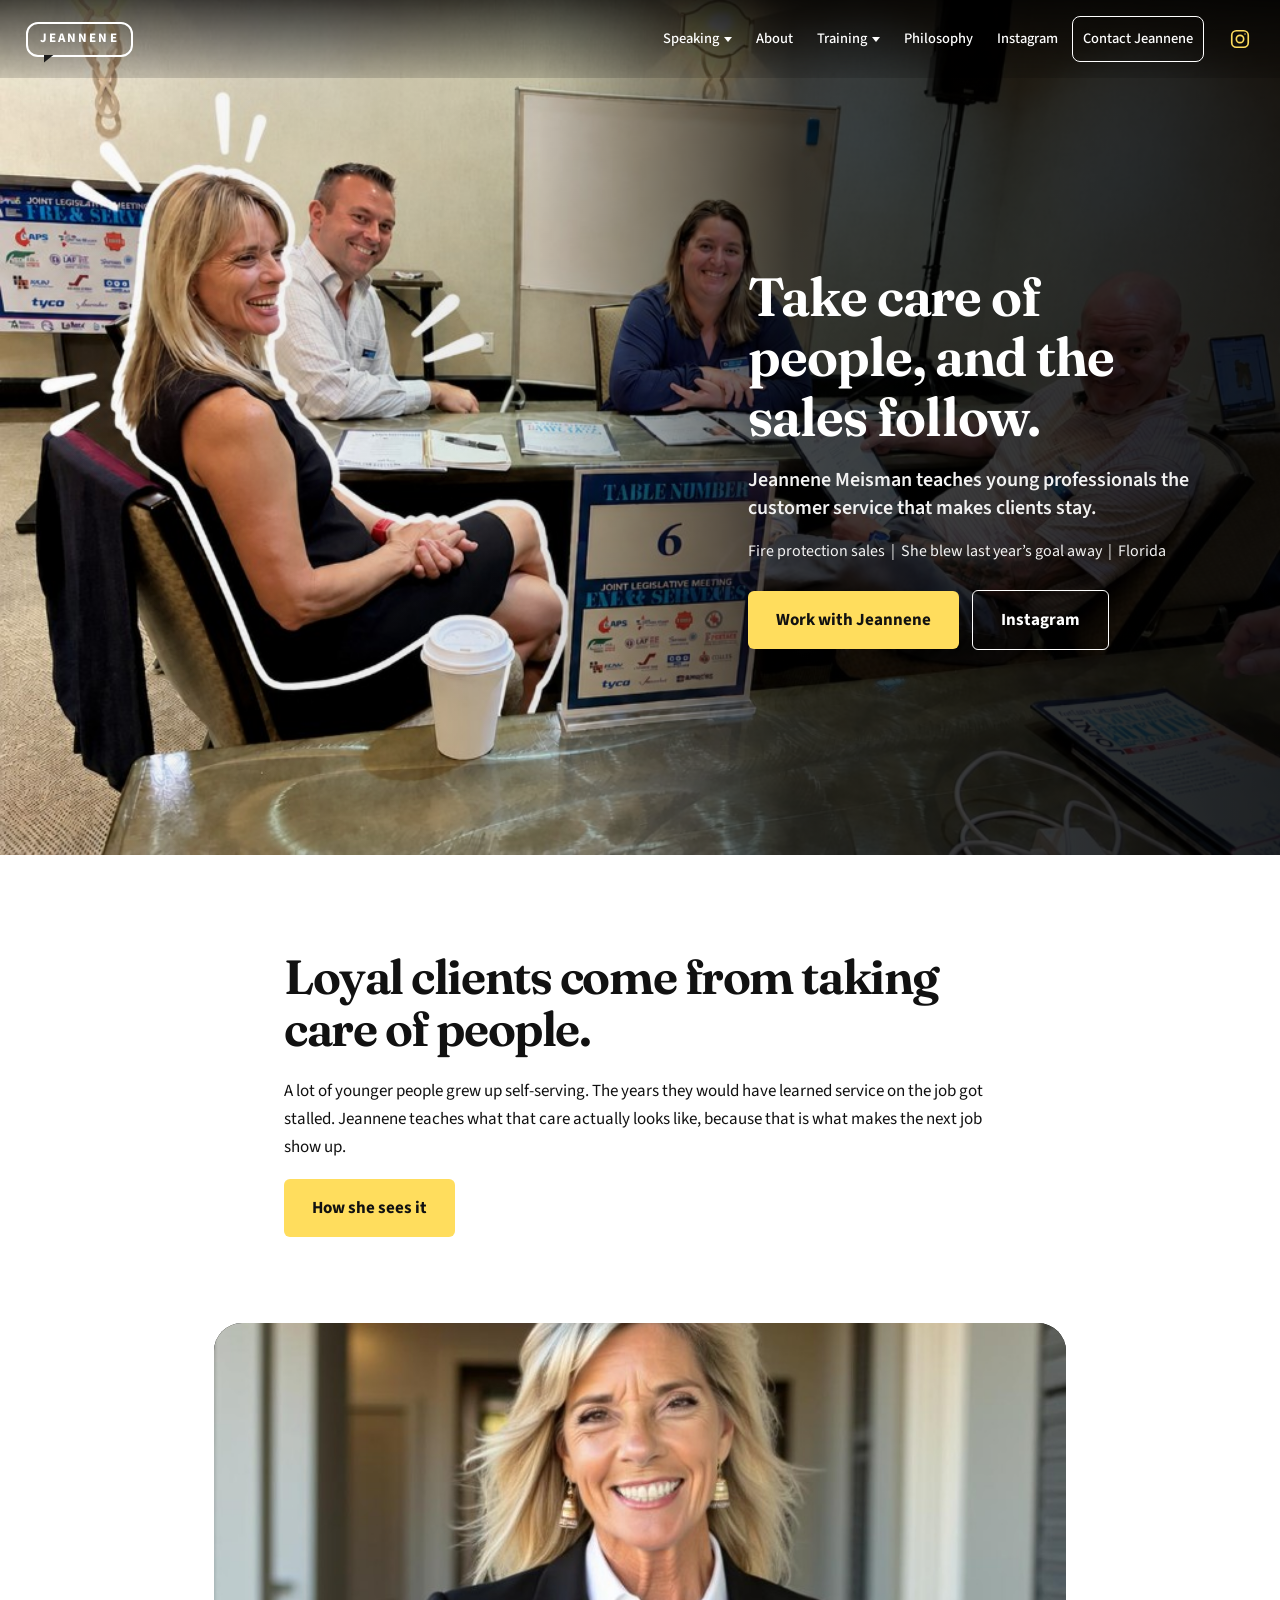
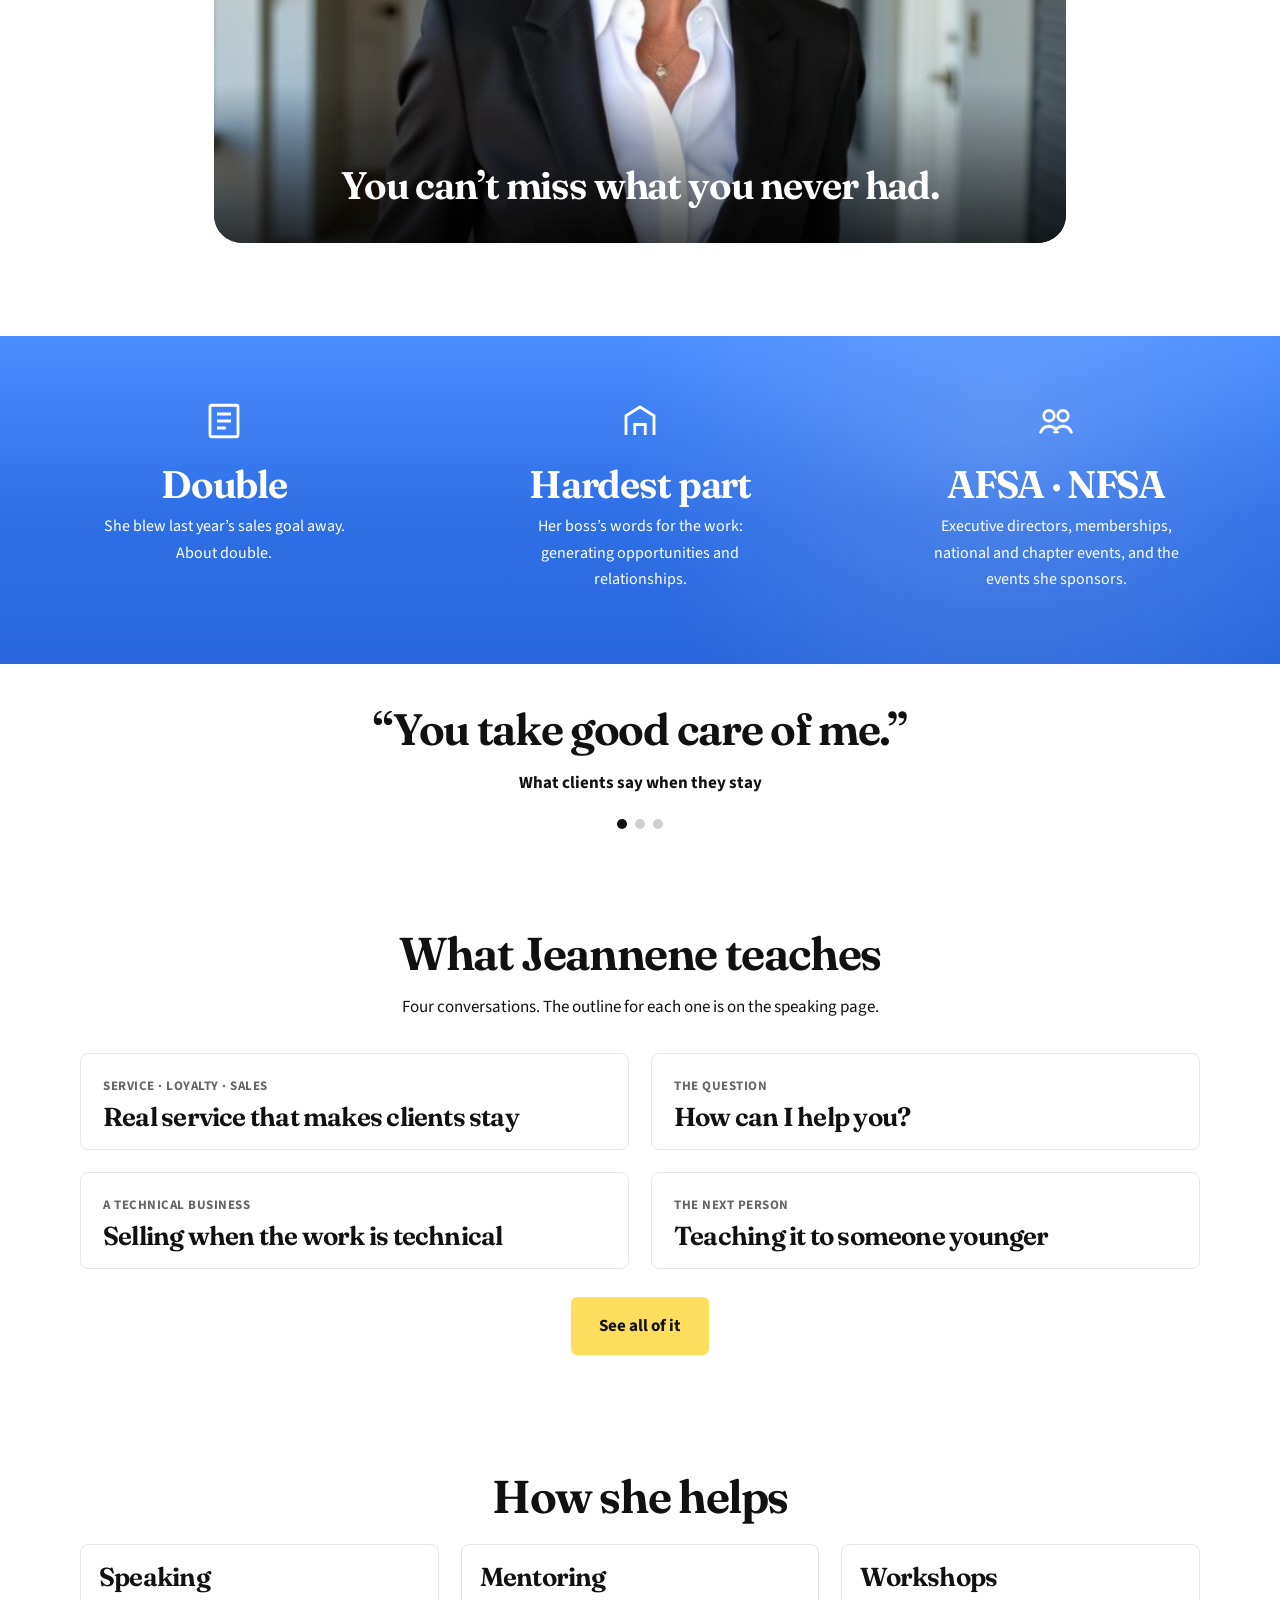
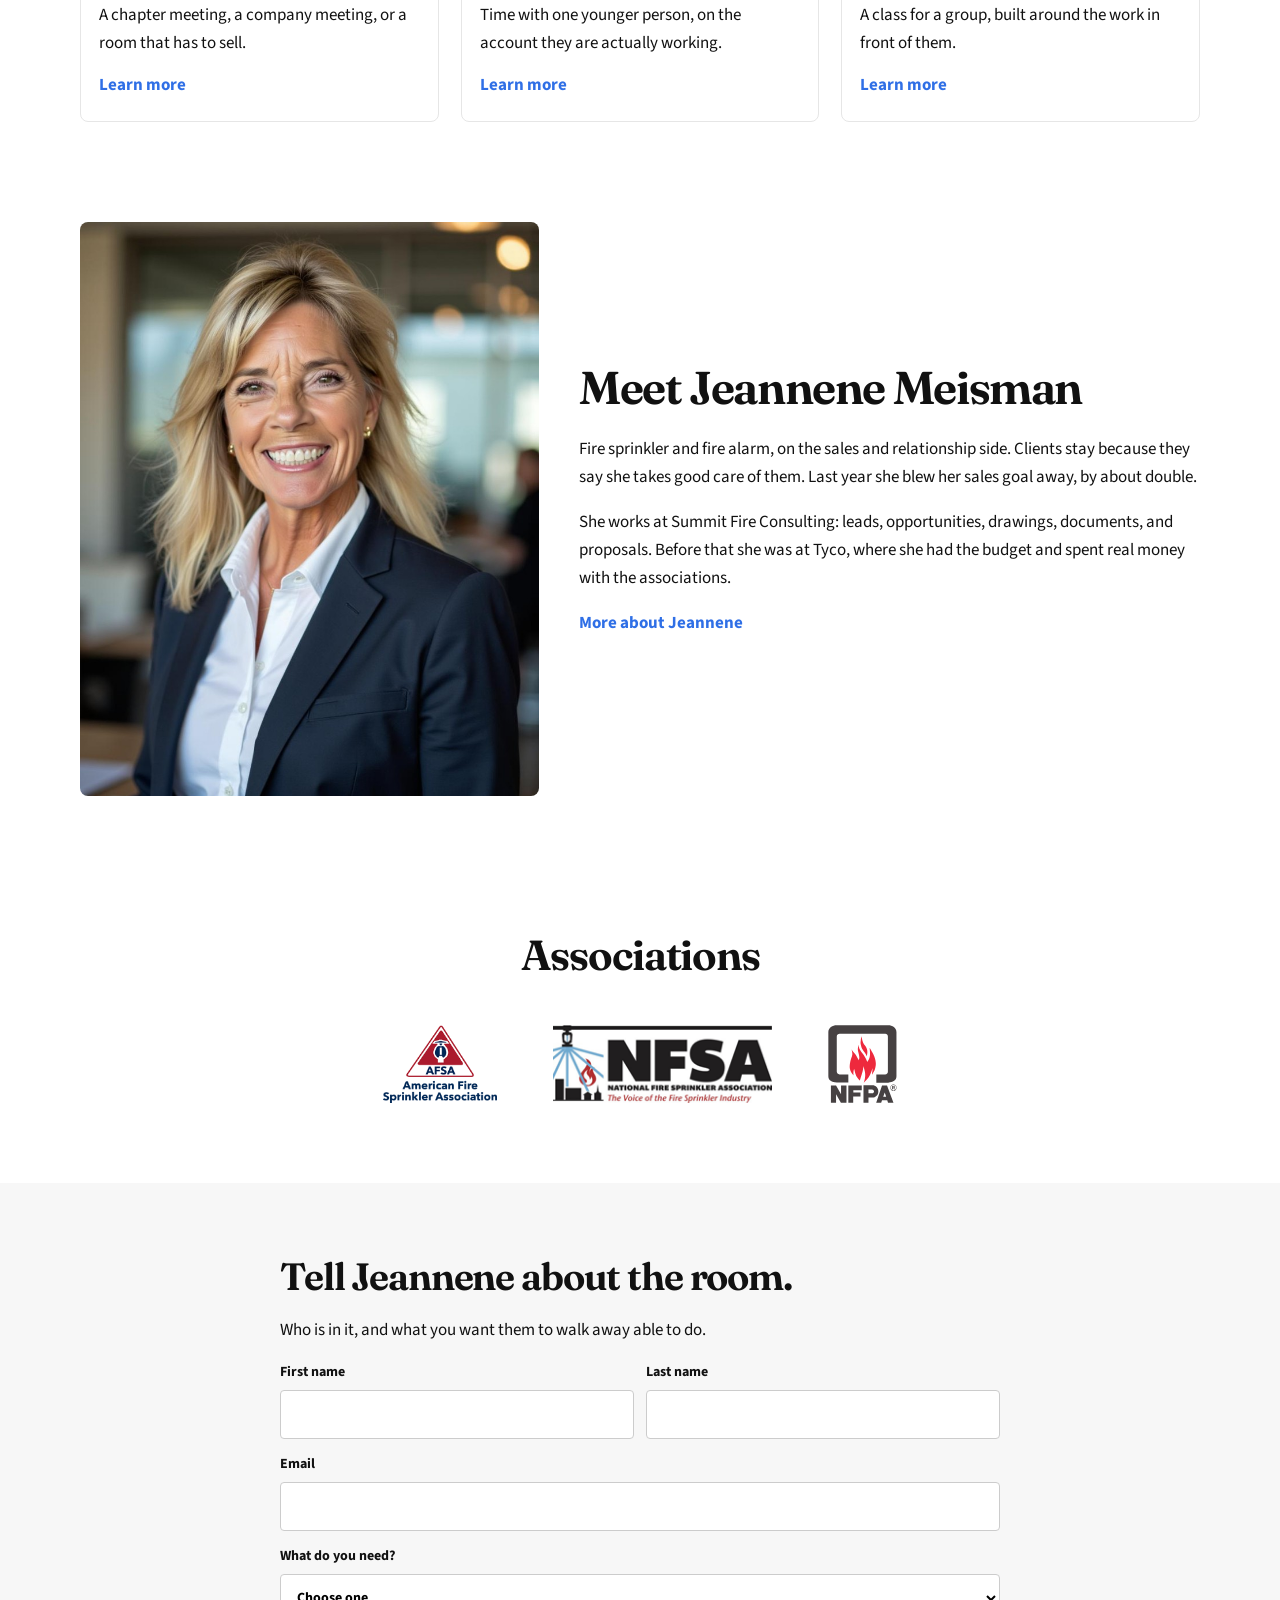
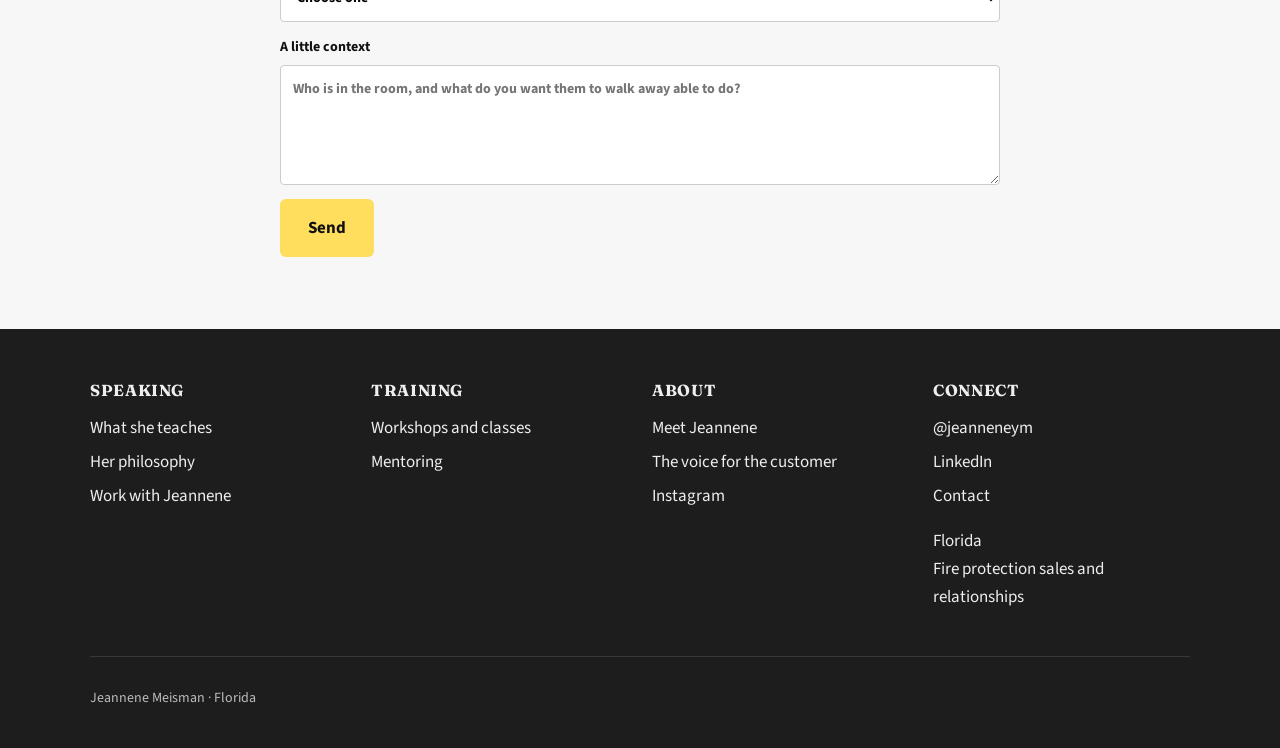
==== index.html @ 1c3506ee "Add Jeannene Meisman's personal site. The pages teach loyal clients through real customer service, g" ====
<!DOCTYPE html>
<html lang="en">
<head>
  <meta charset="utf-8">
  <meta name="viewport" content="width=device-width, initial-scale=1">
  <title>Jeannene Meisman | Customer service that builds loyal clients</title>
  <meta name="description" content="Jeannene Meisman helps young professionals increase sales by building loyal clients through real customer service.">
  <link rel="preconnect" href="https://fonts.googleapis.com">
  <link rel="preconnect" href="https://fonts.gstatic.com" crossorigin>
  <link href="https://fonts.googleapis.com/css2?family=Fraunces:opsz,wght@9..144,500;9..144,640;9..144,700&family=Source+Sans+3:wght@400;500;600;700&display=swap" rel="stylesheet">
  <link rel="stylesheet" href="css/styles.css?v=15">
</head>
<body class="home">
  <header class="site-nav" id="siteNav">
    <a class="logo" href="index.html">JEANNENE</a>
    <button class="menu-btn" id="menuBtn" aria-label="Open menu" aria-expanded="false" aria-controls="navLinks">
      <span></span><span></span><span></span>
    </button>
    <ul class="nav-links" id="navLinks">
      <li class="has-sub">
        <a href="speaking.html">Speaking <i class="caret"></i></a>
        <div class="sub">
          <a href="speaking.html">What she teaches</a>
          <a href="philosophy.html">Her philosophy</a>
        </div>
      </li>
      <li><a href="about.html">About</a></li>
      <li class="has-sub">
        <a href="training.html">Training <i class="caret"></i></a>
        <div class="sub">
          <a href="training.html">Workshops and classes</a>
          <a href="training.html#mentoring">Mentoring</a>
        </div>
      </li>
      <li><a href="philosophy.html">Philosophy</a></li>
      <li><a href="https://www.instagram.com/jeanneneym/" target="_blank" rel="noopener">Instagram</a></li>
      <li><a class="nav-contact" href="contact.html">Contact Jeannene</a></li>
    </ul>
    <a class="nav-ig" href="https://www.instagram.com/jeanneneym/" target="_blank" rel="noopener" aria-label="Instagram">
      <svg width="22" height="22" viewBox="0 0 24 24" fill="none" stroke="currentColor" stroke-width="1.8"><rect x="3" y="3" width="18" height="18" rx="5"/><circle cx="12" cy="12" r="4"/><circle cx="17.5" cy="6.5" r="0.8" fill="currentColor" stroke="none"/></svg>
    </a>
  </header>

  <main>
    <section class="hero">
      <img class="hero-bg" src="assets/jeannene/legislative.jpg?v=13" alt="Jeannene Meisman at a joint legislative meeting, seated with colleagues around a sponsor table.">
      <div class="hero-copy">
        <h1>Take care of people, and the sales follow.</h1>
        <p class="subhead">Jeannene Meisman teaches young professionals the customer service that makes clients stay.</p>
        <p class="creds">Fire protection sales &nbsp;|&nbsp; She blew last year’s goal away &nbsp;|&nbsp; Florida</p>
        <div>
          <a class="btn" href="contact.html">Work with Jeannene</a>
          <a class="btn btn-ghost" href="https://www.instagram.com/jeanneneym/" target="_blank" rel="noopener">Instagram</a>
        </div>
      </div>
    </section>

    <section class="story">
      <h2>Loyal clients come from taking care of people.</h2>
      <p>A lot of younger people grew up self-serving. The years they would have learned service on the job got stalled. Jeannene teaches what that care actually looks like, because that is what makes the next job show up.</p>
      <p><a class="btn" href="philosophy.html">How she sees it</a></p>
    </section>

    <section class="feature">
      <figure class="feature-frame">
        <img src="assets/jeannene/hall.jpg" alt="Jeannene Meisman in a hallway, hands in her pockets, wearing a black suit.">
        <figcaption>You can’t miss what you never had.</figcaption>
      </figure>
    </section>

    <section class="stats" aria-label="Experience">
      <div>
        <svg viewBox="0 0 24 24"><rect x="4" y="3" width="16" height="18" rx="1"/><path d="M8 8h8M8 12h8M8 16h5"/></svg>
        <strong>Double</strong>
        <span>She blew last year’s sales goal away. About double.</span>
      </div>
      <div>
        <svg viewBox="0 0 24 24"><path d="M4 20V9l8-5 8 5v11"/><path d="M9 20v-6h6v6"/></svg>
        <strong>Hardest part</strong>
        <span>Her boss’s words for the work: generating opportunities and relationships.</span>
      </div>
      <div>
        <svg viewBox="0 0 24 24"><circle cx="8" cy="9" r="3"/><circle cx="16" cy="9" r="3"/><path d="M3 19c1-3 3-4 5-4s4 1 5 4M11 19c1-3 3-4 5-4s4 1 5 4"/></svg>
        <strong>AFSA · NFSA</strong>
        <span>Executive directors, memberships, national and chapter events, and the events she sponsors.</span>
      </div>
    </section>

    <section class="quotes" data-quotes aria-label="What she comes back to">
      <article class="quote-card active">
        <h3>“You take good care of me.”</h3>
        <p class="who">What clients say when they stay</p>
      </article>
      <article class="quote-card">
        <h3>“How can I help you?”</h3>
        <p class="who">The question she comes back to</p>
      </article>
      <article class="quote-card">
        <h3>“The hardest part.”</h3>
        <p class="who">What her boss calls generating the opportunities and the relationships</p>
      </article>
      <div class="dots"></div>
    </section>

    <section class="topics" id="topics">
      <h2>What Jeannene teaches</h2>
      <p class="center-lede">Four conversations. The outline for each one is on the speaking page.</p>
      <div class="topic-grid">
        <article class="card">
          <div class="card-body">
            <p class="kicker">Service · Loyalty · Sales</p>
            <h3>Real service that makes clients stay</h3>
          </div>
        </article>
        <article class="card">
          <div class="card-body">
            <p class="kicker">The question</p>
            <h3>How can I help you?</h3>
          </div>
        </article>
        <article class="card">
          <div class="card-body">
            <p class="kicker">A technical business</p>
            <h3>Selling when the work is technical</h3>
          </div>
        </article>
        <article class="card">
          <div class="card-body">
            <p class="kicker">The next person</p>
            <h3>Teaching it to someone younger</h3>
          </div>
        </article>
      </div>
      <p style="text-align:center;margin-top:28px"><a class="btn" href="speaking.html">See all of it</a></p>
    </section>

    <section class="helps" id="help">
      <h2>How she helps</h2>
      <div class="help-grid">
        <article class="help-card">
          <div>
            <h3>Speaking</h3>
            <p>A chapter meeting, a company meeting, or a room that has to sell.</p>
            <a class="text-link" href="speaking.html">Learn more</a>
          </div>
        </article>
        <article class="help-card">
          <div>
            <h3>Mentoring</h3>
            <p>Time with one younger person, on the account they are actually working.</p>
            <a class="text-link" href="training.html#mentoring">Learn more</a>
          </div>
        </article>
        <article class="help-card">
          <div>
            <h3>Workshops</h3>
            <p>A class for a group, built around the work in front of them.</p>
            <a class="text-link" href="training.html">Learn more</a>
          </div>
        </article>
      </div>
    </section>

    <section class="meet">
      <div class="meet-grid">
        <img src="assets/jeannene/close.jpg" alt="Jeannene Meisman in a navy blazer and white shirt.">
        <div>
          <h2>Meet Jeannene Meisman</h2>
          <p>Fire sprinkler and fire alarm, on the sales and relationship side. Clients stay because they say she takes good care of them. Last year she blew her sales goal away, by about double.</p>
          <p>She works at Summit Fire Consulting: leads, opportunities, drawings, documents, and proposals. Before that she was at Tyco, where she had the budget and spent real money with the associations.</p>
          <p><a class="text-link" href="about.html">More about Jeannene</a></p>
        </div>
      </div>
    </section>

    <section class="assoc">
      <h2>Associations</h2>
      <ul class="logo-row">
        <li><img src="assets/logos/afsa.png" alt="American Fire Sprinkler Association"></li>
        <li><img src="assets/logos/nfsa.png" alt="National Fire Sprinkler Association"></li>
        <li><img src="assets/logos/nfpa.svg" alt="National Fire Protection Association"></li>
      </ul>
    </section>

    <section class="signup" id="contact">
      <div class="signup-inner">
        <h2>Tell Jeannene about the room.</h2>
        <p>Who is in it, and what you want them to walk away able to do.</p>
        <form data-form>
          <div class="form-row">
            <label>First name<input name="first" required autocomplete="given-name"></label>
            <label>Last name<input name="last" required autocomplete="family-name"></label>
          </div>
          <label>Email<input type="email" name="email" required autocomplete="email"></label>
          <label>What do you need?
            <select name="need" required>
              <option value="">Choose one</option>
              <option>Speaking</option>
              <option>Mentoring</option>
              <option>A workshop or class</option>
              <option>Something else</option>
            </select>
          </label>
          <label>A little context<textarea name="message" required placeholder="Who is in the room, and what do you want them to walk away able to do?"></textarea></label>
          <button class="btn" type="submit">Send</button>
        </form>
        <p class="form-success">Thank you. She has your note, and she will be in touch.</p>
      </div>
    </section>
  </main>

  <footer class="footer">
    <div class="footer-grid">
      <div>
        <h3>Speaking</h3>
        <ul>
          <li><a href="speaking.html">What she teaches</a></li>
          <li><a href="philosophy.html">Her philosophy</a></li>
          <li><a href="contact.html">Work with Jeannene</a></li>
        </ul>
      </div>
      <div>
        <h3>Training</h3>
        <ul>
          <li><a href="training.html">Workshops and classes</a></li>
          <li><a href="training.html#mentoring">Mentoring</a></li>
        </ul>
      </div>
      <div>
        <h3>About</h3>
        <ul>
          <li><a href="about.html">Meet Jeannene</a></li>
          <li><a href="philosophy.html">The voice for the customer</a></li>
          <li><a href="https://www.instagram.com/jeanneneym/" target="_blank" rel="noopener">Instagram</a></li>
        </ul>
      </div>
      <div>
        <h3>Connect</h3>
        <ul>
          <li><a href="https://www.instagram.com/jeanneneym/" target="_blank" rel="noopener">@jeanneneym</a></li>
          <li><a href="https://www.linkedin.com/in/jmeisman" target="_blank" rel="noopener">LinkedIn</a></li>
          <li><a href="contact.html">Contact</a></li>
        </ul>
        <p>Florida<br>Fire protection sales and relationships</p>
      </div>
    </div>
    <div class="footer-base">
      <p>Jeannene Meisman · Florida</p>
    </div>
  </footer>
  <script src="js/main.js?v=6"></script>
</body>
</html>
---- css/styles.css ----
:root {
  --yellow: #ffdd5d;
  --ink: #111;
  --muted: #3a3a3a;
  --nav: #2a2a2a;
  --blue: #2f6fe6;
  --blue-deep: #2157c9;
  --pill: #e7f3ff;
  --pill-text: #3d8eef;
  --line: #e6e6e6;
  --max: 1120px;
  --story: 760px;
  --nav-h: 78px;
  --sans: "Source Sans 3", Helvetica, Arial, sans-serif;
  --display: "Fraunces", Georgia, "Times New Roman", serif;
}

* { box-sizing: border-box; }
html { scroll-behavior: smooth; }
body {
  margin: 0;
  color: var(--ink);
  font-family: var(--sans);
  font-size: 17px;
  line-height: 1.65;
  background: #fff;
}
img { max-width: 100%; display: block; }
a { color: inherit; }
button, input, textarea, select { font: inherit; }
:focus-visible { outline: 2px solid var(--yellow); outline-offset: 3px; }
.page { padding-top: var(--nav-h); }

.site-nav {
  position: fixed;
  inset: 0 0 auto 0;
  z-index: 40;
  height: var(--nav-h);
  display: flex;
  align-items: center;
  gap: 18px;
  padding: 0 22px 0 26px;
  background: var(--nav);
  color: #fff;
}
.home .site-nav:not(.scrolled) {
  background: linear-gradient(to bottom, rgba(0, 0, 0, 0.72), rgba(0, 0, 0, 0.15));
}
.logo {
  flex: none;
  color: #fff;
  text-decoration: none;
  font-family: var(--sans);
  font-weight: 700;
  font-size: 13px;
  letter-spacing: 0.16em;
  border: 2px solid #fff;
  border-radius: 12px;
  padding: 8px 12px 10px;
  position: relative;
  line-height: 1;
}
.logo:after {
  content: "";
  position: absolute;
  left: 16px;
  bottom: -8px;
  width: 10px;
  height: 8px;
  background: var(--nav);
  clip-path: polygon(0 0, 100% 0, 0 100%);
  border-left: 0;
}
.home .site-nav:not(.scrolled) .logo:after { background: #1a1a1a; }

.nav-links {
  display: flex;
  align-items: center;
  gap: 4px;
  margin-left: auto;
  list-style: none;
  padding: 0;
}
.nav-links a {
  color: #fff;
  text-decoration: none;
  font-size: 14.5px;
  font-weight: 500;
  padding: 10px 10px;
  display: inline-flex;
  align-items: center;
  gap: 5px;
  white-space: nowrap;
}
.nav-links a:hover { color: var(--yellow); }
.has-sub { position: relative; }
.has-sub .caret {
  width: 0;
  height: 0;
  border-left: 4px solid transparent;
  border-right: 4px solid transparent;
  border-top: 5px solid #fff;
  display: inline-block;
}
.sub {
  display: none;
  position: absolute;
  top: 100%;
  left: 0;
  min-width: 230px;
  background: #fff;
  color: var(--ink);
  padding: 8px 0;
  box-shadow: 0 12px 30px rgba(0, 0, 0, 0.16);
}
.has-sub:hover .sub, .has-sub:focus-within .sub { display: block; }
.sub a { color: var(--ink); display: block; padding: 10px 16px; font-size: 15px; }
.sub a:hover { background: #f6f6f6; color: var(--ink); }

.nav-contact {
  flex: none;
  border: 1.5px solid #fff;
  border-radius: 8px;
  color: #fff;
  text-decoration: none;
  padding: 10px 16px;
  font-weight: 500;
  font-size: 15px;
}
.nav-contact:hover { background: #fff; color: var(--ink); }
.nav-ig {
  flex: none;
  width: 36px;
  height: 36px;
  display: grid;
  place-items: center;
  color: var(--yellow);
}
.menu-btn {
  display: none;
  margin-left: auto;
  width: 44px;
  height: 44px;
  border: 1px solid rgba(255, 255, 255, 0.4);
  background: transparent;
  border-radius: 6px;
  flex-direction: column;
  justify-content: center;
  align-items: center;
  gap: 5px;
  cursor: pointer;
}
.menu-btn span { display: block; width: 18px; height: 2px; background: #fff; }

.hero {
  position: relative;
  display: block;
  background: #111;
  color: #fff;
}
.hero-bg {
  position: absolute;
  inset: 0;
  width: 100%;
  height: 100%;
  object-fit: cover;
  object-position: center center;
}
.hero .hero-bg {
  position: relative;
  inset: auto;
  display: block;
  width: 100%;
  height: auto;
  max-height: none;
  object-fit: contain;
  object-position: center center;
}
.hero:after {
  content: "";
  position: absolute;
  inset: 0;
  background: linear-gradient(90deg, rgba(0, 0, 0, 0) 0%, rgba(0, 0, 0, 0.08) 42%, rgba(0, 0, 0, 0.72) 62%, rgba(0, 0, 0, 0.86) 100%);
  pointer-events: none;
}
.hero-copy {
  position: absolute;
  z-index: 1;
  top: 0;
  right: 0;
  bottom: 0;
  width: min(560px, 46%);
  padding: 110px 5vw 48px 28px;
  display: flex;
  flex-direction: column;
  justify-content: center;
}
.hero h1 {
  margin: 0 0 18px;
  font-family: var(--display);
  font-weight: 640;
  font-size: clamp(40px, 4.2vw, 56px);
  line-height: 1.12;
  letter-spacing: -0.02em;
}
.hero .subhead {
  margin: 0 0 16px;
  font-size: 20px;
  font-weight: 600;
  line-height: 1.4;
}
.hero-copy h1,
.hero-copy p { overflow-wrap: break-word; }
.creds {
  margin: 0 0 16px;
  font-size: 16px;
  color: #e8e8e8;
}
.hero p { margin: 0 0 26px; max-width: 540px; color: #f2f2f2; }
.page-hero {
  position: relative;
  display: block;
  background: #111;
  color: #fff;
  padding: 48px 24px 40px;
}
.hero-affiliations {
  display: flex;
  flex-wrap: wrap;
  gap: 18px 28px;
  margin-top: 36px;
  color: rgba(255, 255, 255, 0.78);
  font-size: 13px;
  letter-spacing: 0.14em;
  text-transform: uppercase;
  font-weight: 700;
}

.btn {
  display: inline-flex;
  align-items: center;
  justify-content: center;
  gap: 8px;
  background: var(--yellow);
  color: #111;
  text-decoration: none;
  border: 0;
  border-radius: 6px;
  padding: 15px 28px;
  font-weight: 700;
  cursor: pointer;
}
.btn:hover { filter: brightness(0.96); }
.btn-ghost {
  background: transparent;
  color: #fff;
  border: 1.5px solid #fff;
  margin-left: 10px;
}
.btn-ghost:hover { background: #fff; color: #111; }

.story {
  max-width: var(--story);
  margin: 0 auto;
  padding: 96px 24px 40px;
}
.story h2, .section-title, .page-intro h1, .meet h2, .topics h2, .helps h2, .insights h2, .quotes h2 {
  font-family: var(--display);
  font-weight: 640;
  letter-spacing: -0.03em;
  line-height: 1.08;
  margin: 0 0 22px;
}
.story h2 { font-size: clamp(36px, 4vw, 48px); }
.story p { margin: 0 0 18px; }
.story strong { font-weight: 700; }

.feature {
  max-width: 980px;
  margin: 28px auto 0;
  padding: 0 24px 20px;
}
.feature-frame {
  position: relative;
  border-radius: 28px;
  overflow: hidden;
  min-height: 460px;
  background: #111;
}
.feature-frame img {
  width: 100%;
  height: 520px;
  object-fit: cover;
  object-position: center 20%;
}
.feature-frame figcaption {
  position: absolute;
  left: 0;
  right: 0;
  bottom: 0;
  padding: 80px 32px 36px;
  background: linear-gradient(to top, rgba(0, 0, 0, 0.72), transparent);
  color: #fff;
  text-align: center;
  font-family: var(--display);
  font-weight: 640;
  font-size: clamp(28px, 3vw, 40px);
  line-height: 1.15;
  letter-spacing: -0.03em;
}

.stats {
  margin-top: 56px;
  background:
    radial-gradient(circle at 78% 30%, rgba(255, 255, 255, 0.16), transparent 36%),
    linear-gradient(180deg, #4b8dff 0%, #2f6fe6 55%, #2a67dc 100%);
  color: #fff;
  display: grid;
  grid-template-columns: repeat(3, 1fr);
  text-align: center;
  padding: 64px 28px 72px;
  gap: 24px;
}
.stats svg { width: 42px; height: 42px; stroke: #fff; fill: none; stroke-width: 1.6; margin-bottom: 12px; }
.stats strong {
  display: block;
  font-family: var(--display);
  font-weight: 640;
  font-size: clamp(28px, 3vw, 42px);
  letter-spacing: -0.03em;
  line-height: 1.1;
}
.stats span { display: block; margin-top: 8px; font-size: 16px; max-width: 280px; margin-left: auto; margin-right: auto; }

.insights { padding: 88px 24px 40px; text-align: center; }
.insights h2 { font-size: clamp(34px, 4vw, 46px); }
.insights .lede { margin: -6px auto 36px; max-width: 680px; font-weight: 700; }
.pill {
  max-width: 820px;
  margin: 0 auto 10px;
  background: var(--pill);
  color: var(--pill-text);
  border-radius: 18px;
  padding: 22px 24px 26px;
  font-family: var(--display);
  font-weight: 640;
  font-size: clamp(26px, 3vw, 36px);
  letter-spacing: -0.03em;
  line-height: 1.15;
  position: relative;
}
.pill:after {
  content: "";
  position: absolute;
  left: 50%;
  bottom: -12px;
  transform: translateX(-50%);
  border-left: 14px solid transparent;
  border-right: 14px solid transparent;
  border-top: 14px solid var(--pill);
}
.pill-copy {
  max-width: 720px;
  margin: 18px auto 34px;
}

.quotes { padding: 40px 24px 80px; text-align: center; }
.quote-card { display: none; max-width: 760px; margin: 0 auto; }
.quote-card.active { display: block; }
.quote-card h3 {
  font-family: var(--display);
  font-weight: 640;
  font-size: clamp(32px, 4vw, 44px);
  letter-spacing: -0.03em;
  margin: 0 0 12px;
  line-height: 1.15;
}
.quote-card p { margin: 0 auto; max-width: 640px; }
.quote-card .who { margin-top: 14px; font-weight: 700; }
.dots { display: flex; justify-content: center; gap: 8px; margin-top: 22px; }
.dots button {
  width: 10px;
  height: 10px;
  border-radius: 50%;
  border: 0;
  background: #d0d0d0;
  cursor: pointer;
  padding: 0;
}
.dots button[aria-current="true"] { background: var(--ink); }

.topics, .helps, .meet, .assoc, .signup, .page-block { padding: 20px 24px 80px; }
.topics h2, .helps h2, .meet h2 { font-size: clamp(34px, 4vw, 46px); text-align: center; }
.center-lede { text-align: center; max-width: 760px; margin: -8px auto 32px; }
.topic-grid, .help-grid {
  max-width: var(--max);
  margin: 0 auto;
  display: grid;
  grid-template-columns: 1fr 1fr;
  gap: 22px;
}
.card {
  border: 1px solid var(--line);
  border-radius: 8px;
  overflow: hidden;
  background: #fff;
  display: flex;
  flex-direction: column;
}
.card img { width: 100%; height: 220px; object-fit: cover; object-position: center 15%; }
.card-body { padding: 22px 22px 8px; }
.kicker {
  color: #666;
  font-size: 13px;
  letter-spacing: 0.04em;
  text-transform: uppercase;
  font-weight: 700;
  margin: 0 0 6px;
}
.card h3, .help-card h3 {
  font-family: var(--display);
  font-weight: 640;
  letter-spacing: -0.03em;
  font-size: 26px;
  margin: 0 0 8px;
  line-height: 1.15;
}
.card ul { margin: 8px 0 18px; padding-left: 18px; }
.card li { margin: 4px 0; }
.help-grid { grid-template-columns: repeat(3, 1fr); }
.help-card {
  border: 1px solid var(--line);
  border-radius: 8px;
  overflow: hidden;
  background: #fff;
}
.help-card img { width: 100%; height: 240px; object-fit: cover; object-position: center 18%; }
.help-card div { padding: 18px 18px 22px; }
.help-card p { margin: 0 0 14px; }
.text-link { font-weight: 700; color: var(--blue); text-decoration: none; }
.text-link:hover { text-decoration: underline; }

.meet-grid {
  max-width: var(--max);
  margin: 0 auto;
  display: grid;
  grid-template-columns: 0.85fr 1.15fr;
  gap: 40px;
  align-items: center;
}
.meet-grid img { width: 100%; border-radius: 8px; object-fit: cover; aspect-ratio: 4 / 5; object-position: center 15%; }
.meet h2 { text-align: left; }
.assoc { text-align: center; padding-top: 10px; }
.assoc h2 { font-family: var(--display); font-weight: 640; letter-spacing: -0.03em; font-size: clamp(32px, 4vw, 42px); }
.logo-row {
  list-style: none;
  display: flex;
  flex-wrap: wrap;
  justify-content: center;
  align-items: center;
  gap: 36px 56px;
  margin: 28px auto 0;
  padding: 0;
  max-width: 980px;
}
.logo-row li { margin: 0; }
.logo-row img {
  display: block;
  height: 78px;
  width: auto;
  max-width: 240px;
  object-fit: contain;
}

.signup {
  background: #f7f7f7;
  padding: 72px 24px;
}
.signup-inner { max-width: 720px; margin: 0 auto; }
.signup h2 {
  font-family: var(--display);
  font-weight: 640;
  letter-spacing: -0.03em;
  font-size: clamp(30px, 3vw, 38px);
  line-height: 1.15;
  margin: 0 0 10px;
}
label { display: block; font-weight: 700; margin: 0 0 14px; font-size: 14px; }
input, textarea, select {
  display: block;
  width: 100%;
  margin-top: 6px;
  padding: 12px 12px;
  border: 1px solid #ccc;
  border-radius: 4px;
  background: #fff;
}
textarea { min-height: 120px; resize: vertical; }
.form-row { display: grid; grid-template-columns: 1fr 1fr; gap: 12px; }
.form-success { display: none; background: #fff; border: 1px solid var(--line); padding: 16px; }
.form-success.show { display: block; }

.footer {
  background: #1d1d1d;
  color: #eee;
  padding: 48px 28px 24px;
}
.footer-grid {
  max-width: 1100px;
  margin: 0 auto;
  display: grid;
  grid-template-columns: repeat(4, 1fr);
  gap: 24px;
}
.footer h3 {
  margin: 0 0 10px;
  font-family: var(--display);
  font-size: 16px;
  letter-spacing: 0.04em;
  text-transform: uppercase;
}
.footer a { color: #eee; text-decoration: none; }
.footer a:hover { color: var(--yellow); }
.footer ul { list-style: none; margin: 0; padding: 0; }
.footer li { margin: 6px 0; }
.footer-base {
  max-width: 1100px;
  margin: 28px auto 0;
  padding-top: 16px;
  border-top: 1px solid rgba(255, 255, 255, 0.12);
  color: #bbb;
  font-size: 14px;
}

.page-hero .page-intro {
  position: relative;
  z-index: 1;
  max-width: 760px;
  margin: 0 auto;
  padding: 0;
  color: #fff;
}
.page-hero .page-intro h1,
.page-hero .page-intro p { color: #fff; }
.page-intro h1 { font-size: clamp(40px, 5vw, 56px); }
.page-block { max-width: var(--max); margin: 0 auto; }
.split {
  display: grid;
  grid-template-columns: 1fr 1fr;
  gap: 28px;
  align-items: start;
}
.split img { width: 100%; border-radius: 8px; object-fit: cover; }
.prose { max-width: var(--story); }
.prose p { margin: 0 0 16px; }
.pull {
  font-family: var(--display);
  font-weight: 640;
  font-size: clamp(28px, 3vw, 36px);
  letter-spacing: -0.03em;
  line-height: 1.2;
  margin: 28px 0;
}

@media (max-width: 980px) {
  .menu-btn { display: inline-flex; }
  .nav-links, .nav-contact, .nav-ig { display: none; }
  .nav-links.open {
    display: flex;
    flex-direction: column;
    align-items: stretch;
    position: absolute;
    top: var(--nav-h);
    left: 0;
    right: 0;
    background: var(--nav);
    padding: 8px 0 18px;
    margin: 0;
  }
  .nav-links.open a { padding: 12px 22px; }
  .sub { position: static; display: block; background: transparent; box-shadow: none; padding: 0 0 0 12px; }
  .sub a { color: #fff; }
  .nav-links.open .nav-contact, .nav-links.open .nav-ig { display: inline-flex; margin: 10px 22px; }
  .topic-grid, .help-grid, .meet-grid, .stats, .footer-grid, .split, .form-row {
    grid-template-columns: 1fr;
  }
  .hero { min-height: 0; }
  .hero:after {
    background: linear-gradient(to top, rgba(0, 0, 0, 0.9) 0%, rgba(0, 0, 0, 0.5) 42%, rgba(0, 0, 0, 0) 68%);
  }
  .hero-copy {
    top: auto;
    left: 0;
    right: 0;
    width: auto;
    max-width: none;
    padding: 64px 22px 22px;
  }
  .page-hero { padding: 36px 22px 32px; }
  .logo-row img { height: 64px; }
  .btn-ghost { margin: 10px 0 0; }
}

@media (prefers-reduced-motion: reduce) {
  html { scroll-behavior: auto; }
}
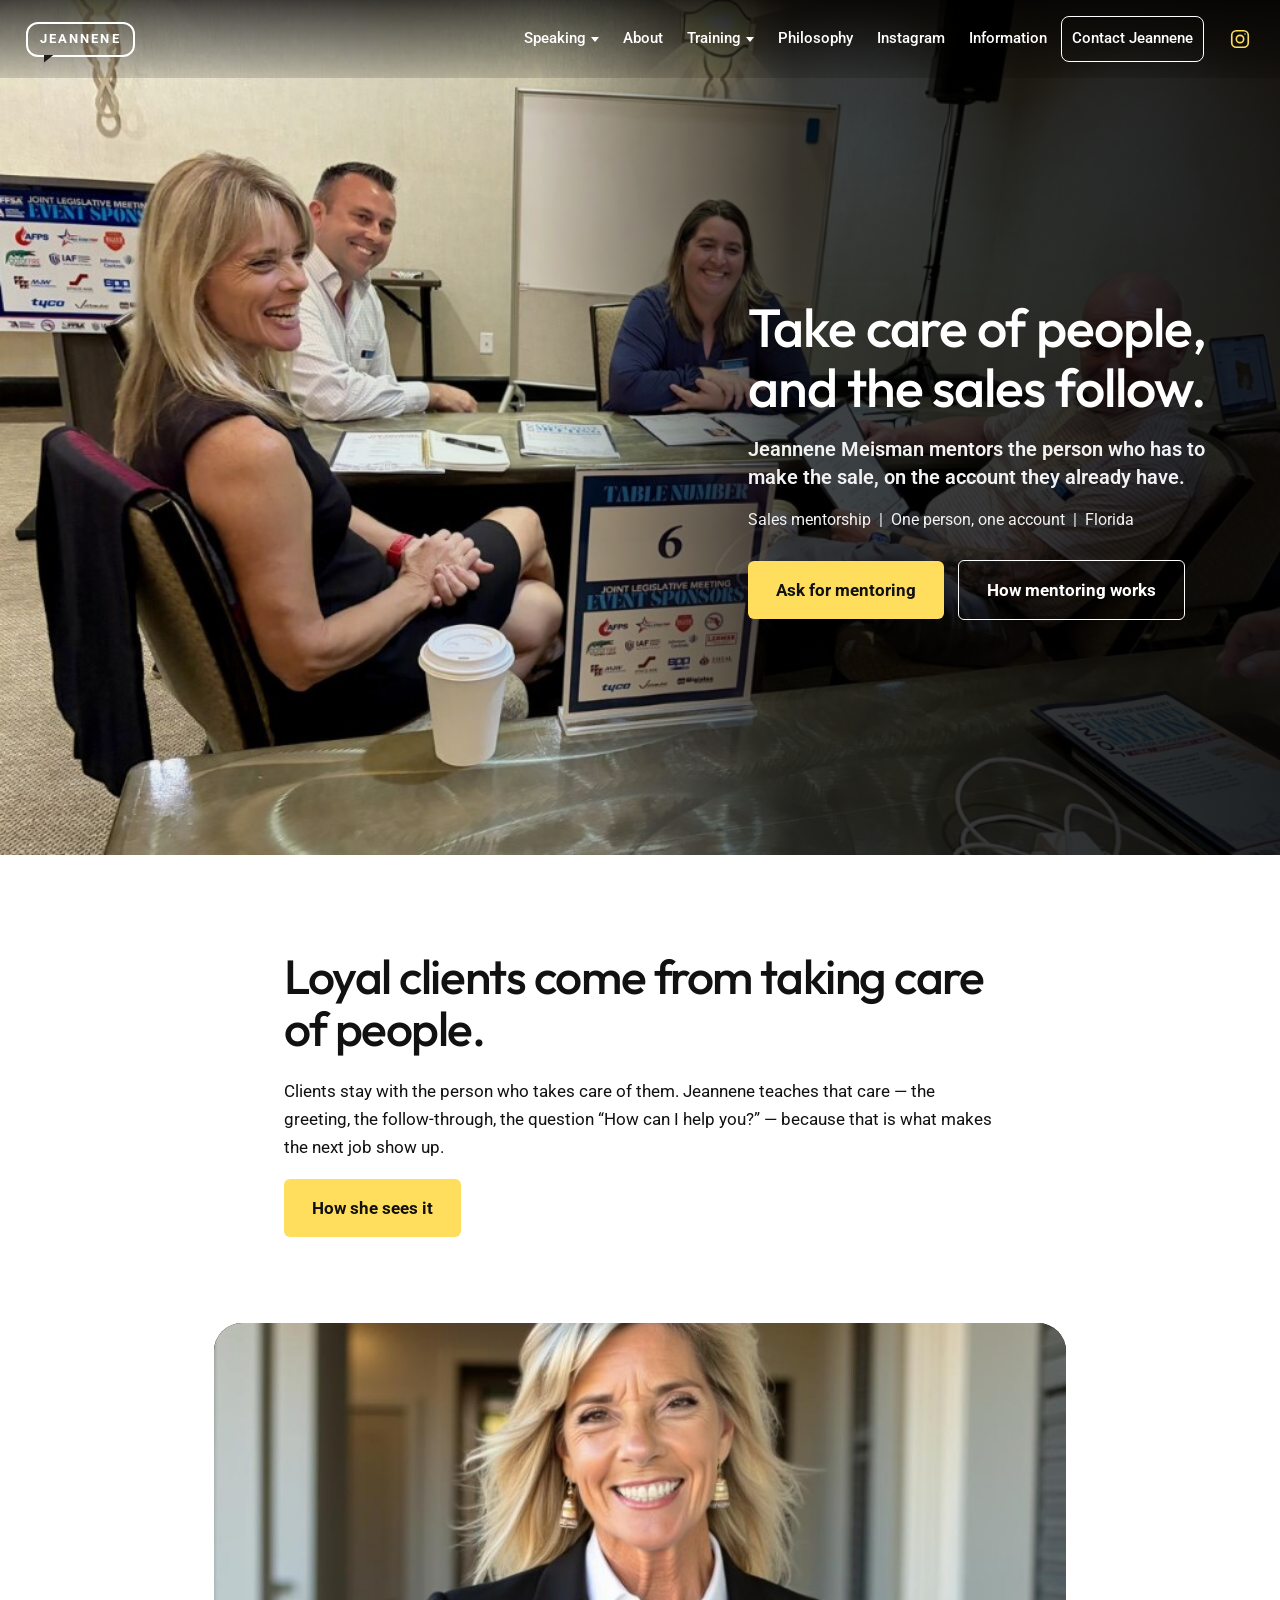
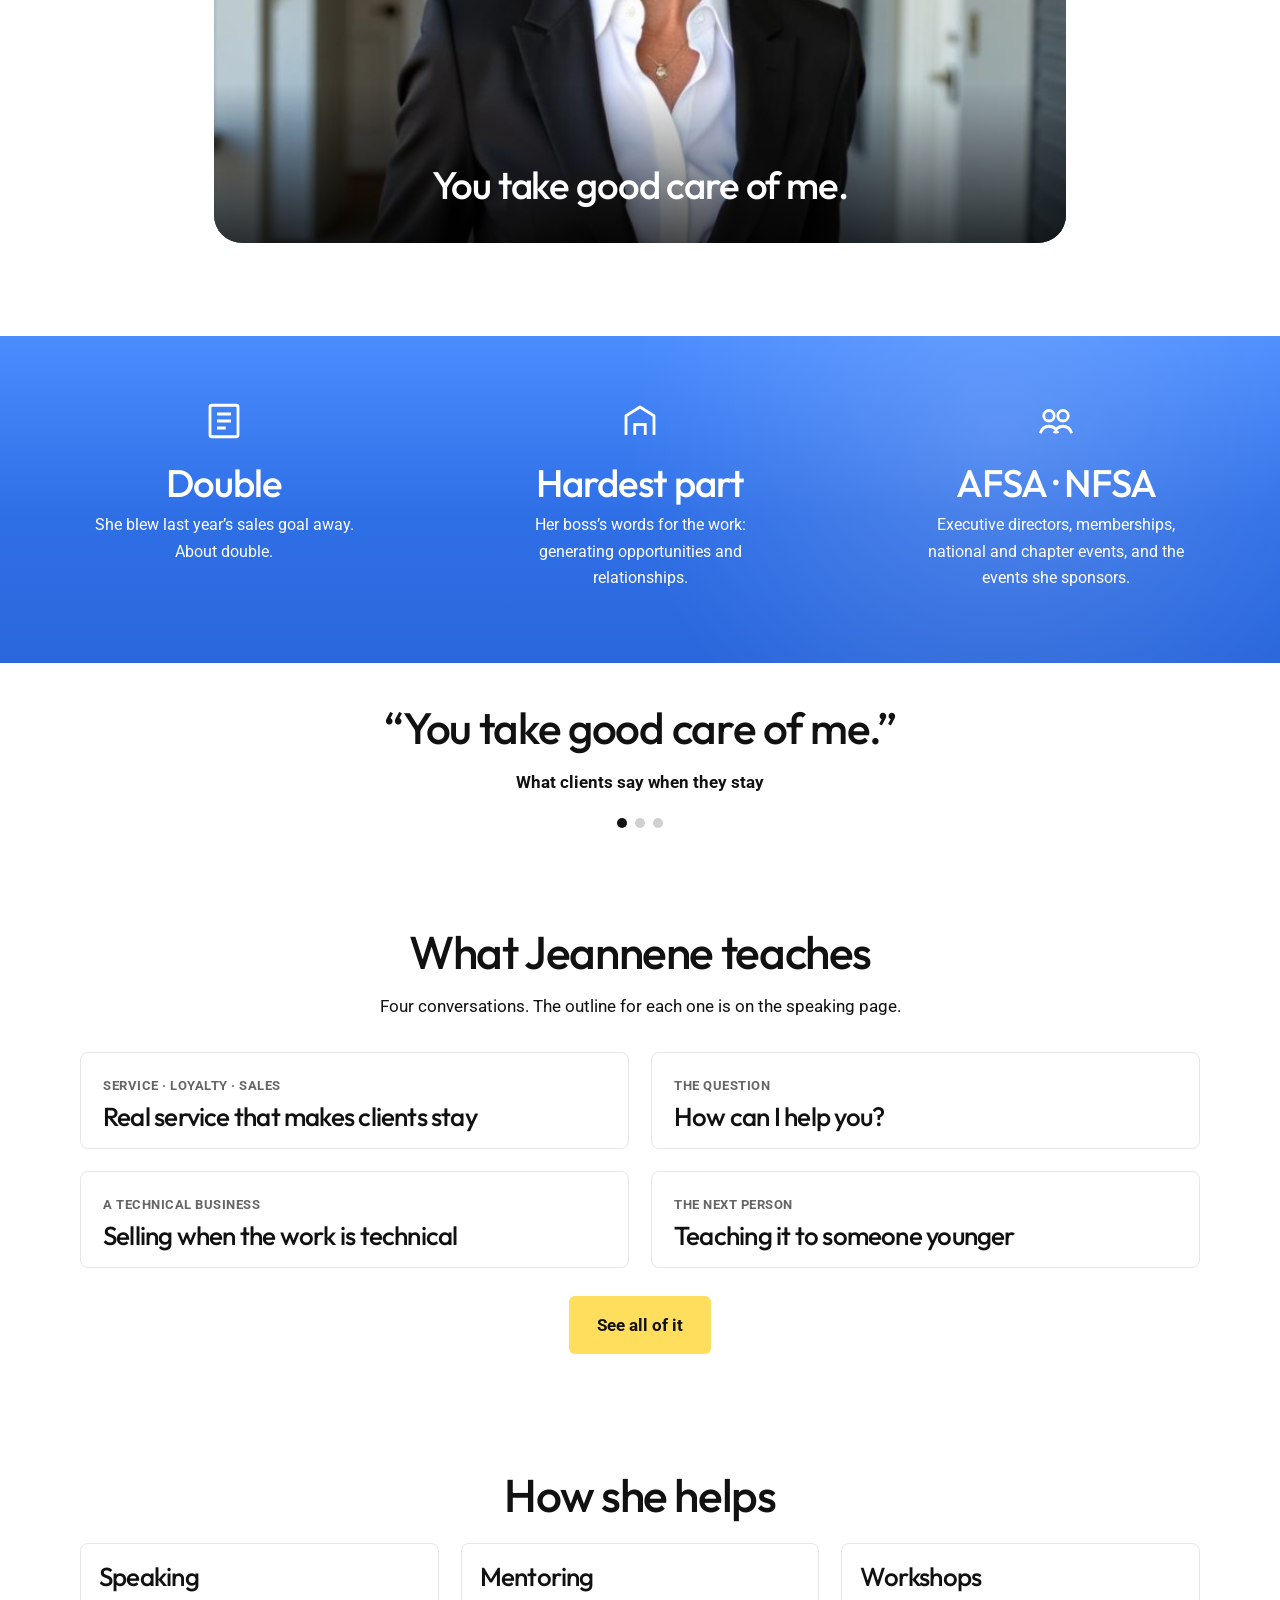
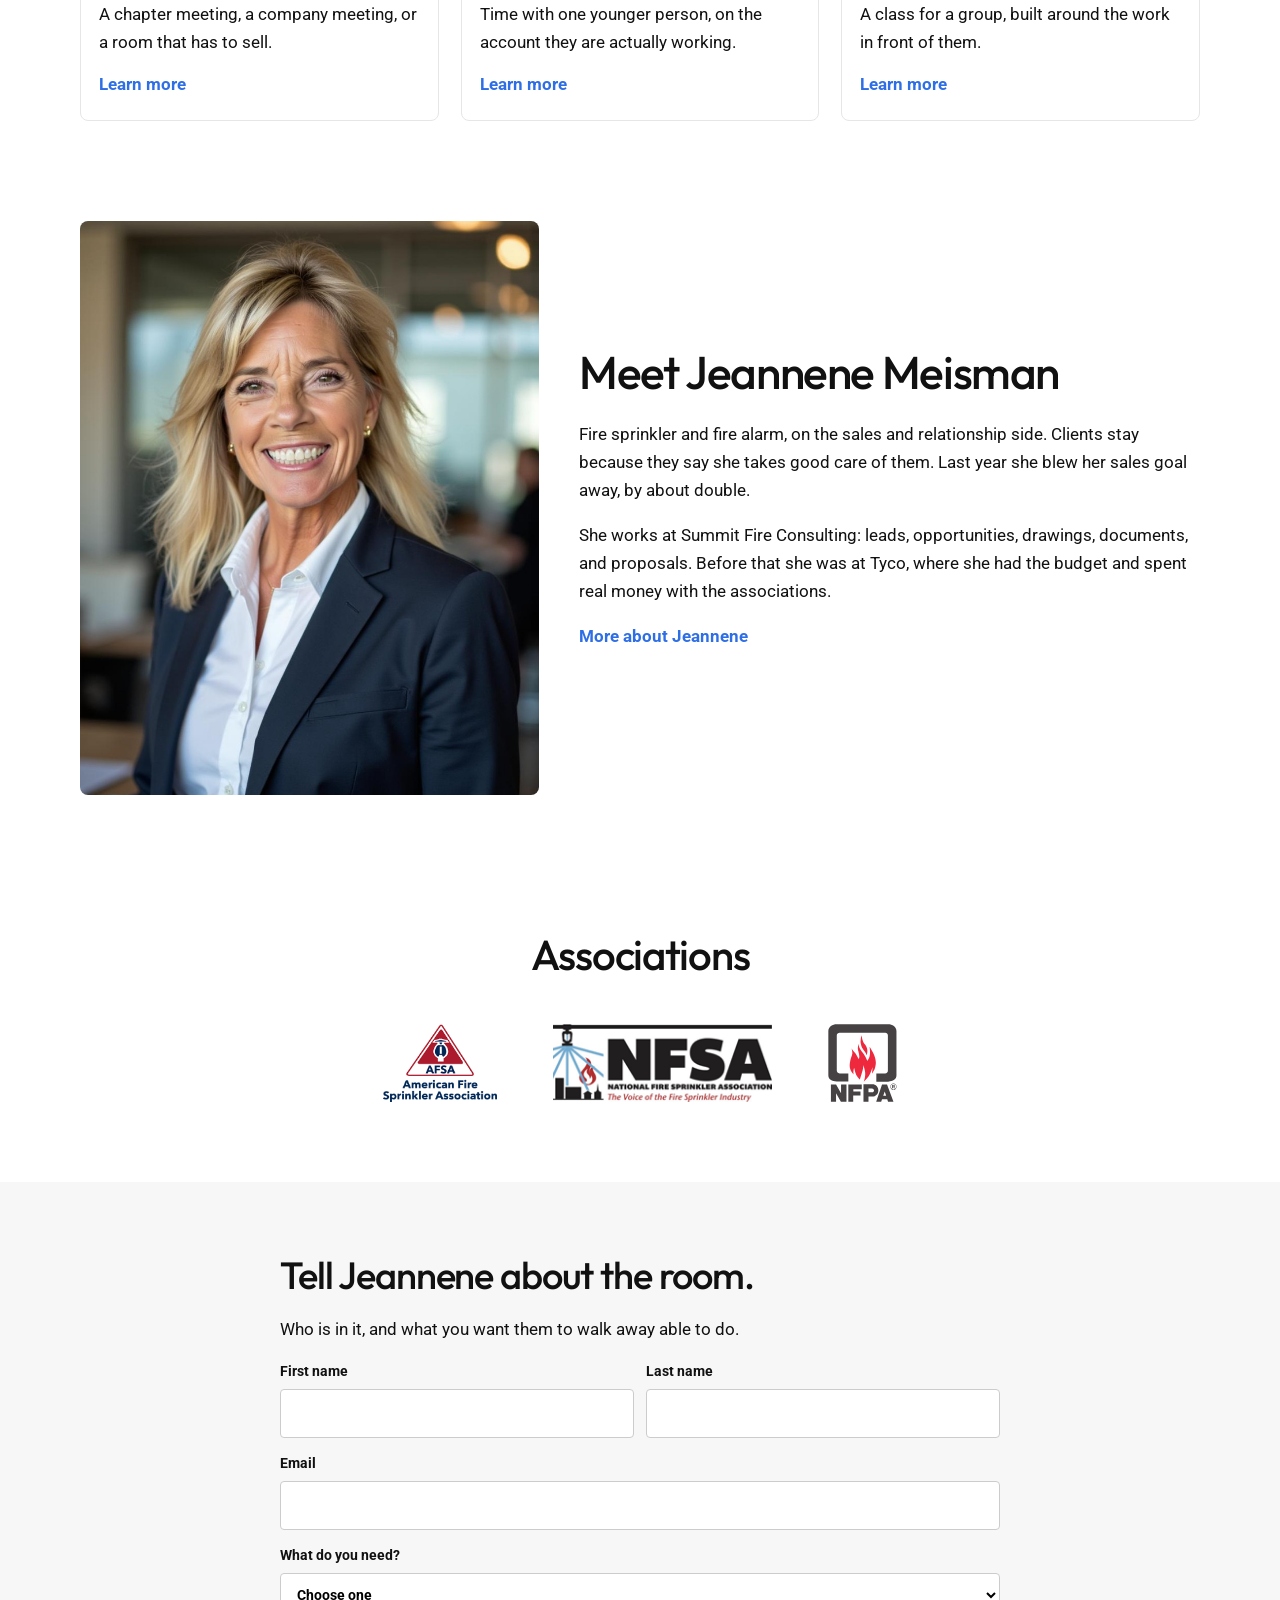
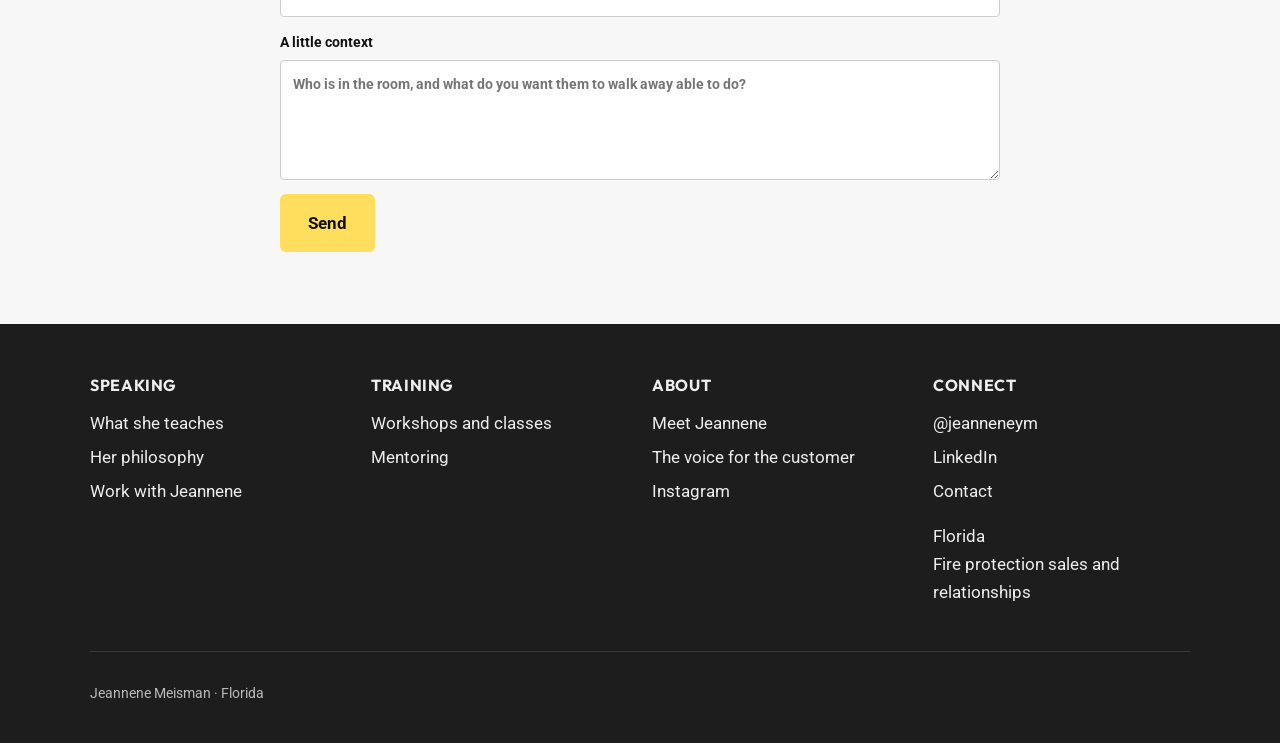
==== commit 8bcaeef0: "Frame the site as sales mentorship and restore the original type. An Information popup explains how " ====
--- a/index.html
+++ b/index.html
@@ -7,8 +7,8 @@
   <meta name="description" content="Jeannene Meisman helps young professionals increase sales by building loyal clients through real customer service.">
   <link rel="preconnect" href="https://fonts.googleapis.com">
   <link rel="preconnect" href="https://fonts.gstatic.com" crossorigin>
-  <link href="https://fonts.googleapis.com/css2?family=Fraunces:opsz,wght@9..144,500;9..144,640;9..144,700&family=Source+Sans+3:wght@400;500;600;700&display=swap" rel="stylesheet">
-  <link rel="stylesheet" href="css/styles.css?v=15">
+  <link href="https://fonts.googleapis.com/css2?family=Outfit:wght@500;600;700&family=Roboto:ital,wght@0,400;0,500;0,700;1,400&display=swap" rel="stylesheet">
+  <link rel="stylesheet" href="css/styles.css?v=17">
 </head>
 <body class="home">
   <header class="site-nav" id="siteNav">
@@ -43,28 +43,28 @@
 
   <main>
     <section class="hero">
-      <img class="hero-bg" src="assets/jeannene/legislative.jpg?v=13" alt="Jeannene Meisman at a joint legislative meeting, seated with colleagues around a sponsor table.">
+      <img class="hero-bg" src="assets/jeannene/legislative.jpg?v=14" alt="Jeannene Meisman at a joint legislative meeting, seated with colleagues around a sponsor table.">
       <div class="hero-copy">
         <h1>Take care of people, and the sales follow.</h1>
-        <p class="subhead">Jeannene Meisman teaches young professionals the customer service that makes clients stay.</p>
-        <p class="creds">Fire protection sales &nbsp;|&nbsp; She blew last year’s goal away &nbsp;|&nbsp; Florida</p>
+        <p class="subhead">Jeannene Meisman mentors the person who has to make the sale, on the account they already have.</p>
+        <p class="creds">Sales mentorship &nbsp;|&nbsp; One person, one account &nbsp;|&nbsp; Florida</p>
         <div>
-          <a class="btn" href="contact.html">Work with Jeannene</a>
-          <a class="btn btn-ghost" href="https://www.instagram.com/jeanneneym/" target="_blank" rel="noopener">Instagram</a>
+          <a class="btn" href="contact.html">Ask for mentoring</a>
+          <a class="btn btn-ghost" href="training.html#mentoring">How mentoring works</a>
         </div>
       </div>
     </section>
 
     <section class="story">
       <h2>Loyal clients come from taking care of people.</h2>
-      <p>A lot of younger people grew up self-serving. The years they would have learned service on the job got stalled. Jeannene teaches what that care actually looks like, because that is what makes the next job show up.</p>
+      <p>Clients stay with the person who takes care of them. Jeannene teaches that care — the greeting, the follow-through, the question “How can I help you?” — because that is what makes the next job show up.</p>
       <p><a class="btn" href="philosophy.html">How she sees it</a></p>
     </section>
 
     <section class="feature">
       <figure class="feature-frame">
         <img src="assets/jeannene/hall.jpg" alt="Jeannene Meisman in a hallway, hands in her pockets, wearing a black suit.">
-        <figcaption>You can’t miss what you never had.</figcaption>
+        <figcaption>You take good care of me.</figcaption>
       </figure>
     </section>
 
@@ -248,6 +248,6 @@
       <p>Jeannene Meisman · Florida</p>
     </div>
   </footer>
-  <script src="js/main.js?v=6"></script>
+  <script src="js/main.js?v=7"></script>
 </body>
 </html>
--- a/css/styles.css
+++ b/css/styles.css
@@ -11,8 +11,8 @@
   --max: 1120px;
   --story: 760px;
   --nav-h: 78px;
-  --sans: "Source Sans 3", Helvetica, Arial, sans-serif;
-  --display: "Fraunces", Georgia, "Times New Roman", serif;
+  --sans: "Roboto", Helvetica, Arial, sans-serif;
+  --display: "Outfit", "Avenir Next", Arial, sans-serif;
 }
 
 * { box-sizing: border-box; }
@@ -117,6 +117,17 @@
 .sub a { color: var(--ink); display: block; padding: 10px 16px; font-size: 15px; }
 .sub a:hover { background: #f6f6f6; color: var(--ink); }
 
+.nav-links .info-open {
+  background: transparent;
+  border: 0;
+  color: #fff;
+  font: inherit;
+  font-size: 14.5px;
+  font-weight: 500;
+  padding: 10px 10px;
+  cursor: pointer;
+}
+.nav-links .info-open:hover { color: var(--yellow); }
 .nav-contact {
   flex: none;
   border: 1.5px solid #fff;
@@ -127,6 +138,45 @@
   font-weight: 500;
   font-size: 15px;
 }
+.info-dialog {
+  position: relative;
+  width: min(560px, calc(100vw - 32px));
+  border: 0;
+  border-radius: 10px;
+  padding: 28px 28px 24px;
+  color: var(--ink);
+  background: #fff;
+  box-shadow: 0 24px 60px rgba(0, 0, 0, 0.28);
+}
+.info-dialog::backdrop {
+  background: rgba(17, 17, 17, 0.62);
+}
+.info-dialog h2 {
+  font-family: var(--display);
+  font-weight: 700;
+  letter-spacing: -0.03em;
+  font-size: clamp(28px, 4vw, 36px);
+  line-height: 1.1;
+  margin: 0 0 12px;
+}
+.info-dialog p { margin: 0 0 14px; }
+.info-dialog ul { margin: 0 0 16px; padding-left: 18px; }
+.info-dialog li { margin: 4px 0; }
+.info-close {
+  position: absolute;
+  top: 12px;
+  right: 12px;
+  width: 36px;
+  height: 36px;
+  border: 0;
+  border-radius: 6px;
+  background: transparent;
+  font-size: 26px;
+  line-height: 1;
+  cursor: pointer;
+  color: var(--ink);
+}
+.info-dialog .btn { color: #111; }
 .nav-contact:hover { background: #fff; color: var(--ink); }
 .nav-ig {
   flex: none;
@@ -198,7 +248,7 @@
 .hero h1 {
   margin: 0 0 18px;
   font-family: var(--display);
-  font-weight: 640;
+  font-weight: 500;
   font-size: clamp(40px, 4.2vw, 56px);
   line-height: 1.12;
   letter-spacing: -0.02em;
@@ -266,7 +316,7 @@
 }
 .story h2, .section-title, .page-intro h1, .meet h2, .topics h2, .helps h2, .insights h2, .quotes h2 {
   font-family: var(--display);
-  font-weight: 640;
+  font-weight: 500;
   letter-spacing: -0.03em;
   line-height: 1.08;
   margin: 0 0 22px;
@@ -303,7 +353,7 @@
   color: #fff;
   text-align: center;
   font-family: var(--display);
-  font-weight: 640;
+  font-weight: 500;
   font-size: clamp(28px, 3vw, 40px);
   line-height: 1.15;
   letter-spacing: -0.03em;
@@ -325,7 +375,7 @@
 .stats strong {
   display: block;
   font-family: var(--display);
-  font-weight: 640;
+  font-weight: 500;
   font-size: clamp(28px, 3vw, 42px);
   letter-spacing: -0.03em;
   line-height: 1.1;
@@ -343,7 +393,7 @@
   border-radius: 18px;
   padding: 22px 24px 26px;
   font-family: var(--display);
-  font-weight: 640;
+  font-weight: 500;
   font-size: clamp(26px, 3vw, 36px);
   letter-spacing: -0.03em;
   line-height: 1.15;
@@ -369,7 +419,7 @@
 .quote-card.active { display: block; }
 .quote-card h3 {
   font-family: var(--display);
-  font-weight: 640;
+  font-weight: 500;
   font-size: clamp(32px, 4vw, 44px);
   letter-spacing: -0.03em;
   margin: 0 0 12px;
@@ -419,7 +469,7 @@
 }
 .card h3, .help-card h3 {
   font-family: var(--display);
-  font-weight: 640;
+  font-weight: 500;
   letter-spacing: -0.03em;
   font-size: 26px;
   margin: 0 0 8px;
@@ -451,7 +501,7 @@
 .meet-grid img { width: 100%; border-radius: 8px; object-fit: cover; aspect-ratio: 4 / 5; object-position: center 15%; }
 .meet h2 { text-align: left; }
 .assoc { text-align: center; padding-top: 10px; }
-.assoc h2 { font-family: var(--display); font-weight: 640; letter-spacing: -0.03em; font-size: clamp(32px, 4vw, 42px); }
+.assoc h2 { font-family: var(--display); font-weight: 500; letter-spacing: -0.03em; font-size: clamp(32px, 4vw, 42px); }
 .logo-row {
   list-style: none;
   display: flex;
@@ -479,7 +529,7 @@
 .signup-inner { max-width: 720px; margin: 0 auto; }
 .signup h2 {
   font-family: var(--display);
-  font-weight: 640;
+  font-weight: 500;
   letter-spacing: -0.03em;
   font-size: clamp(30px, 3vw, 38px);
   line-height: 1.15;
@@ -555,7 +605,7 @@
 .prose p { margin: 0 0 16px; }
 .pull {
   font-family: var(--display);
-  font-weight: 640;
+  font-weight: 500;
   font-size: clamp(28px, 3vw, 36px);
   letter-spacing: -0.03em;
   line-height: 1.2;
@@ -577,7 +627,8 @@
     padding: 8px 0 18px;
     margin: 0;
   }
-  .nav-links.open a { padding: 12px 22px; }
+  .nav-links.open a,
+  .nav-links.open .info-open { display: block; width: 100%; text-align: left; padding: 12px 22px; }
   .sub { position: static; display: block; background: transparent; box-shadow: none; padding: 0 0 0 12px; }
   .sub a { color: #fff; }
   .nav-links.open .nav-contact, .nav-links.open .nav-ig { display: inline-flex; margin: 10px 22px; }
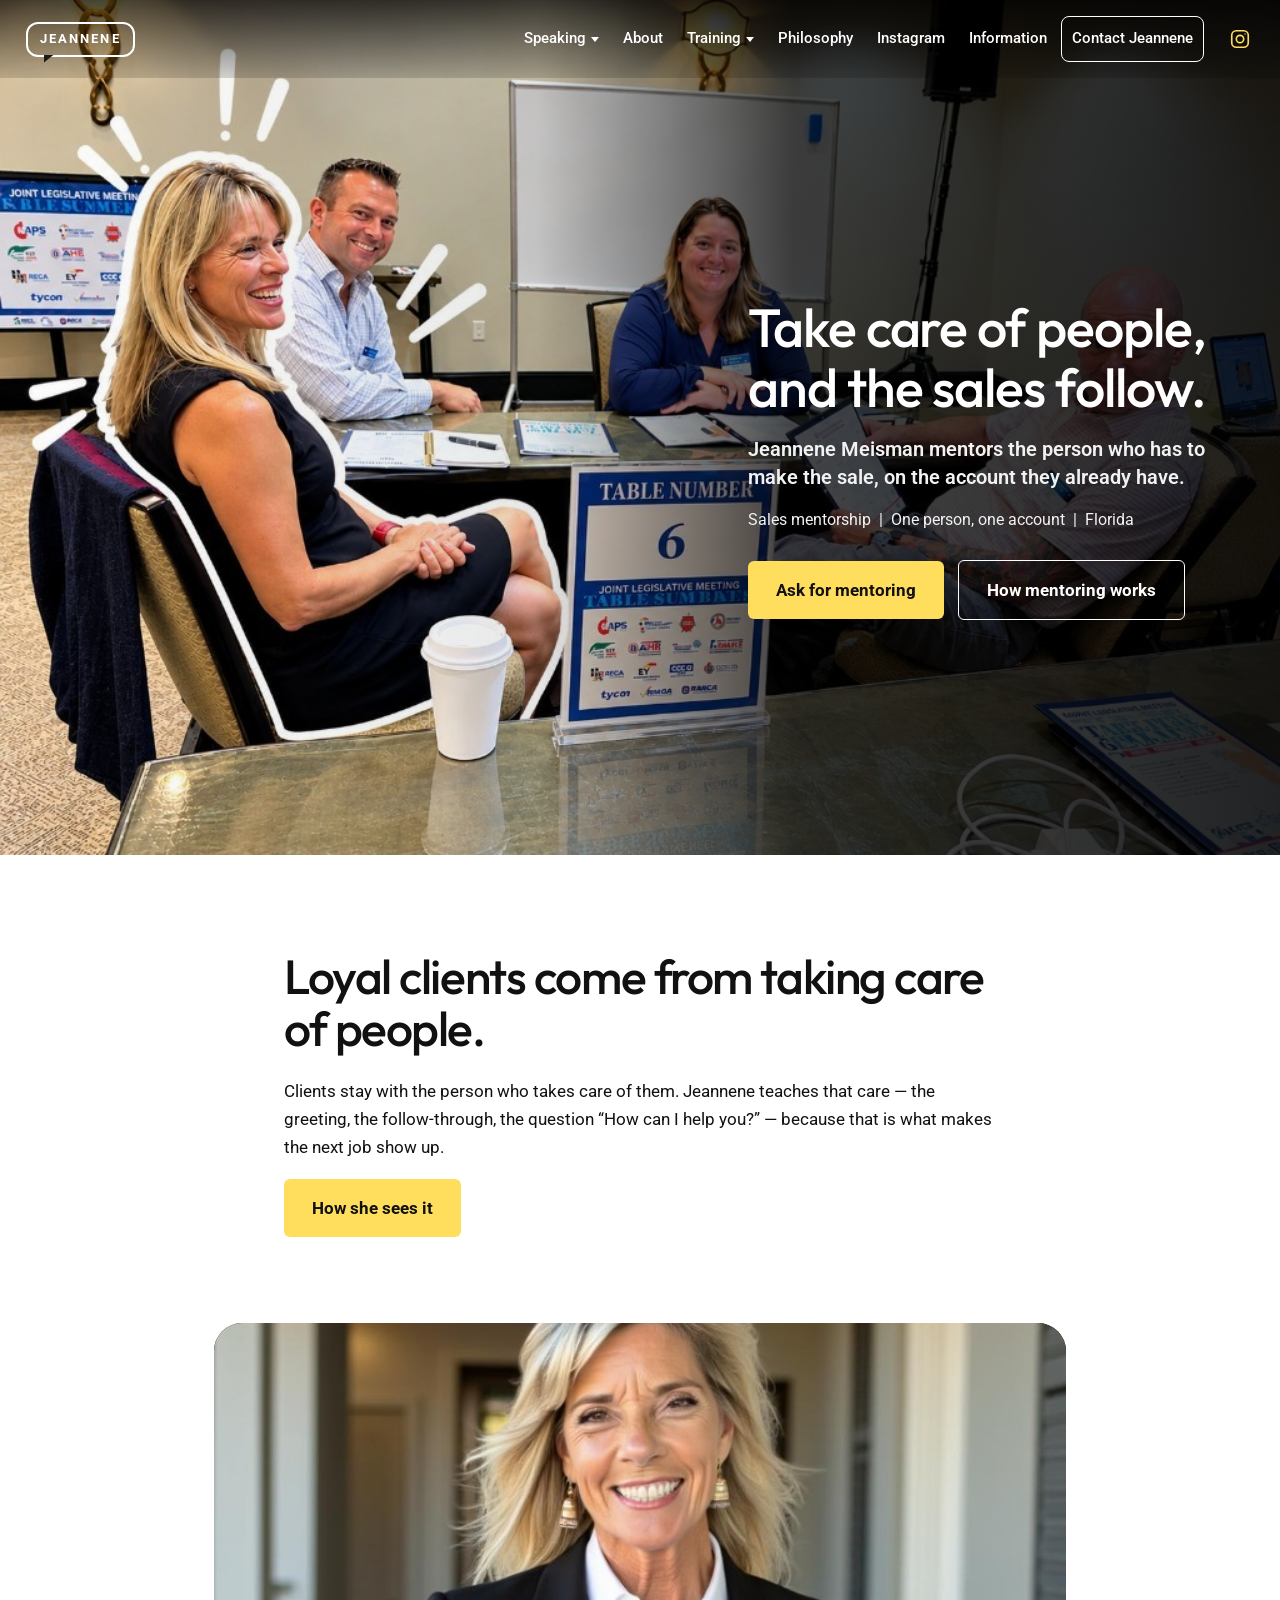
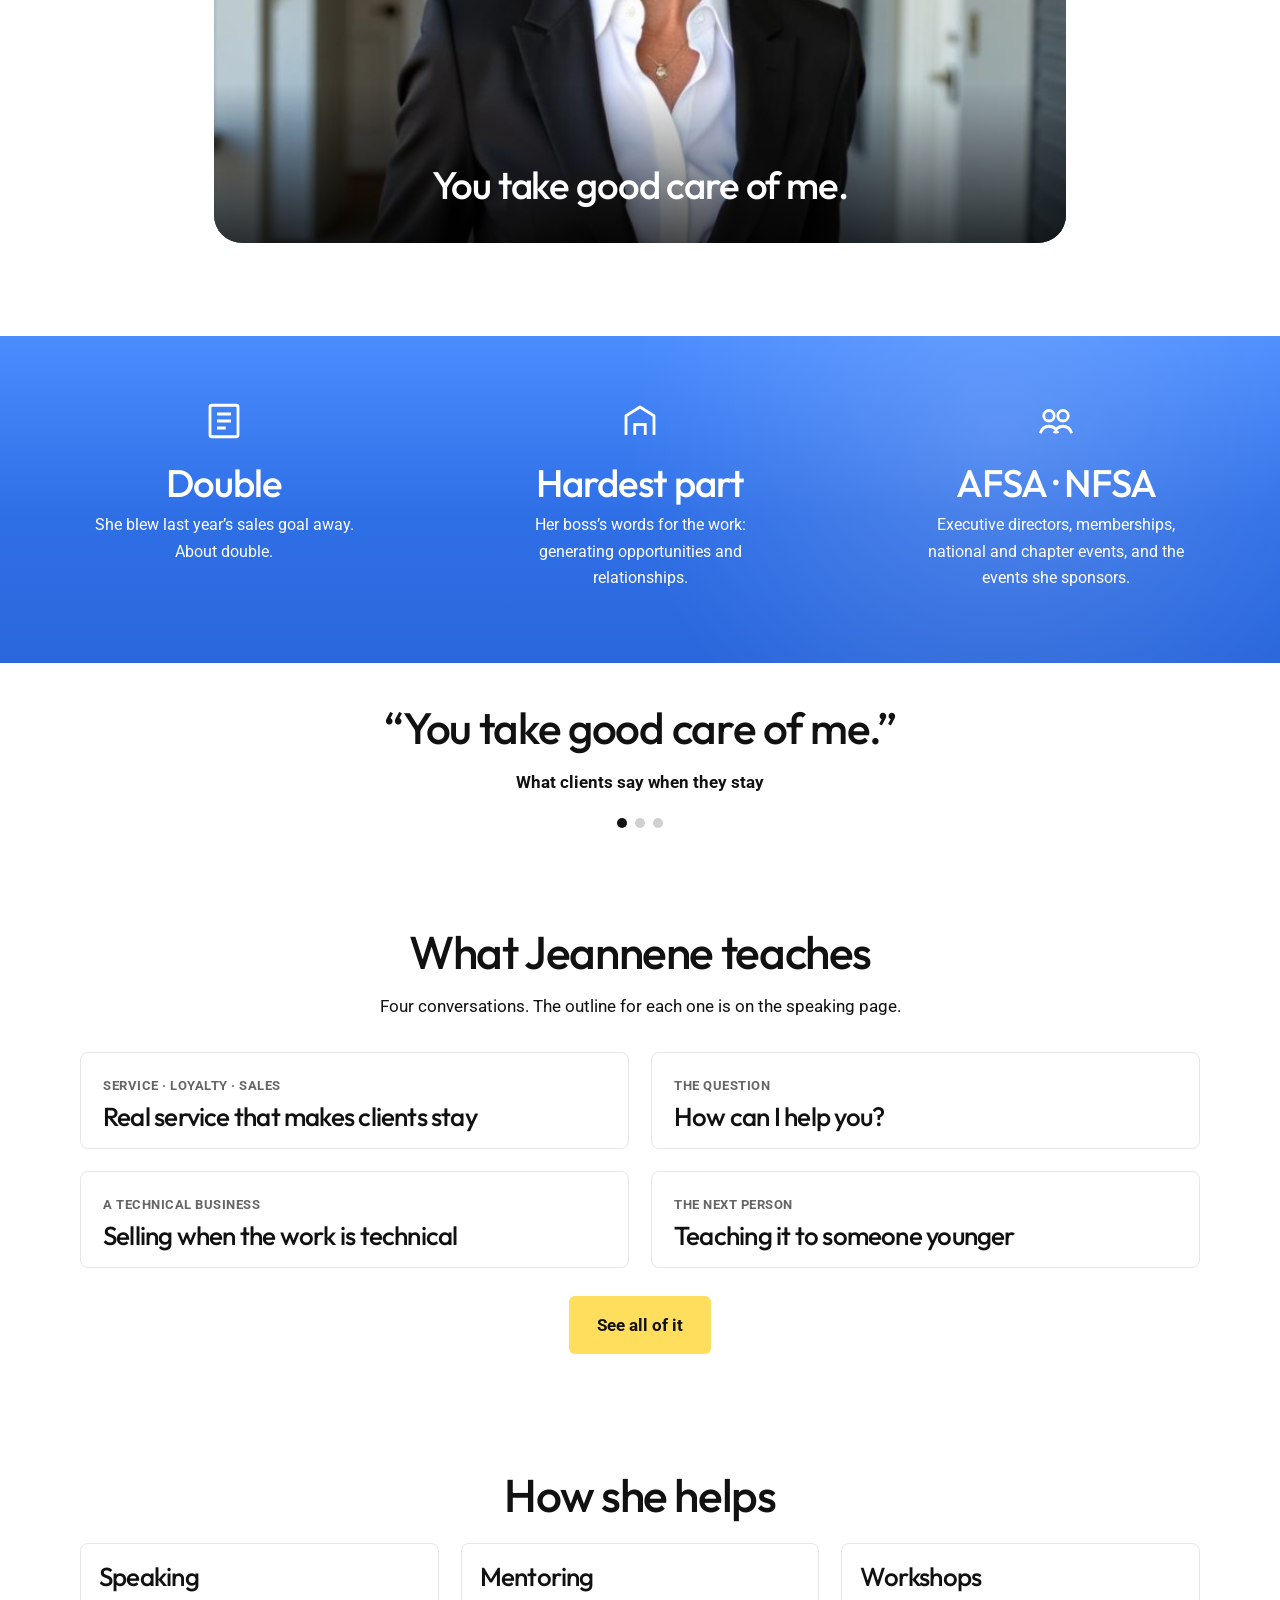
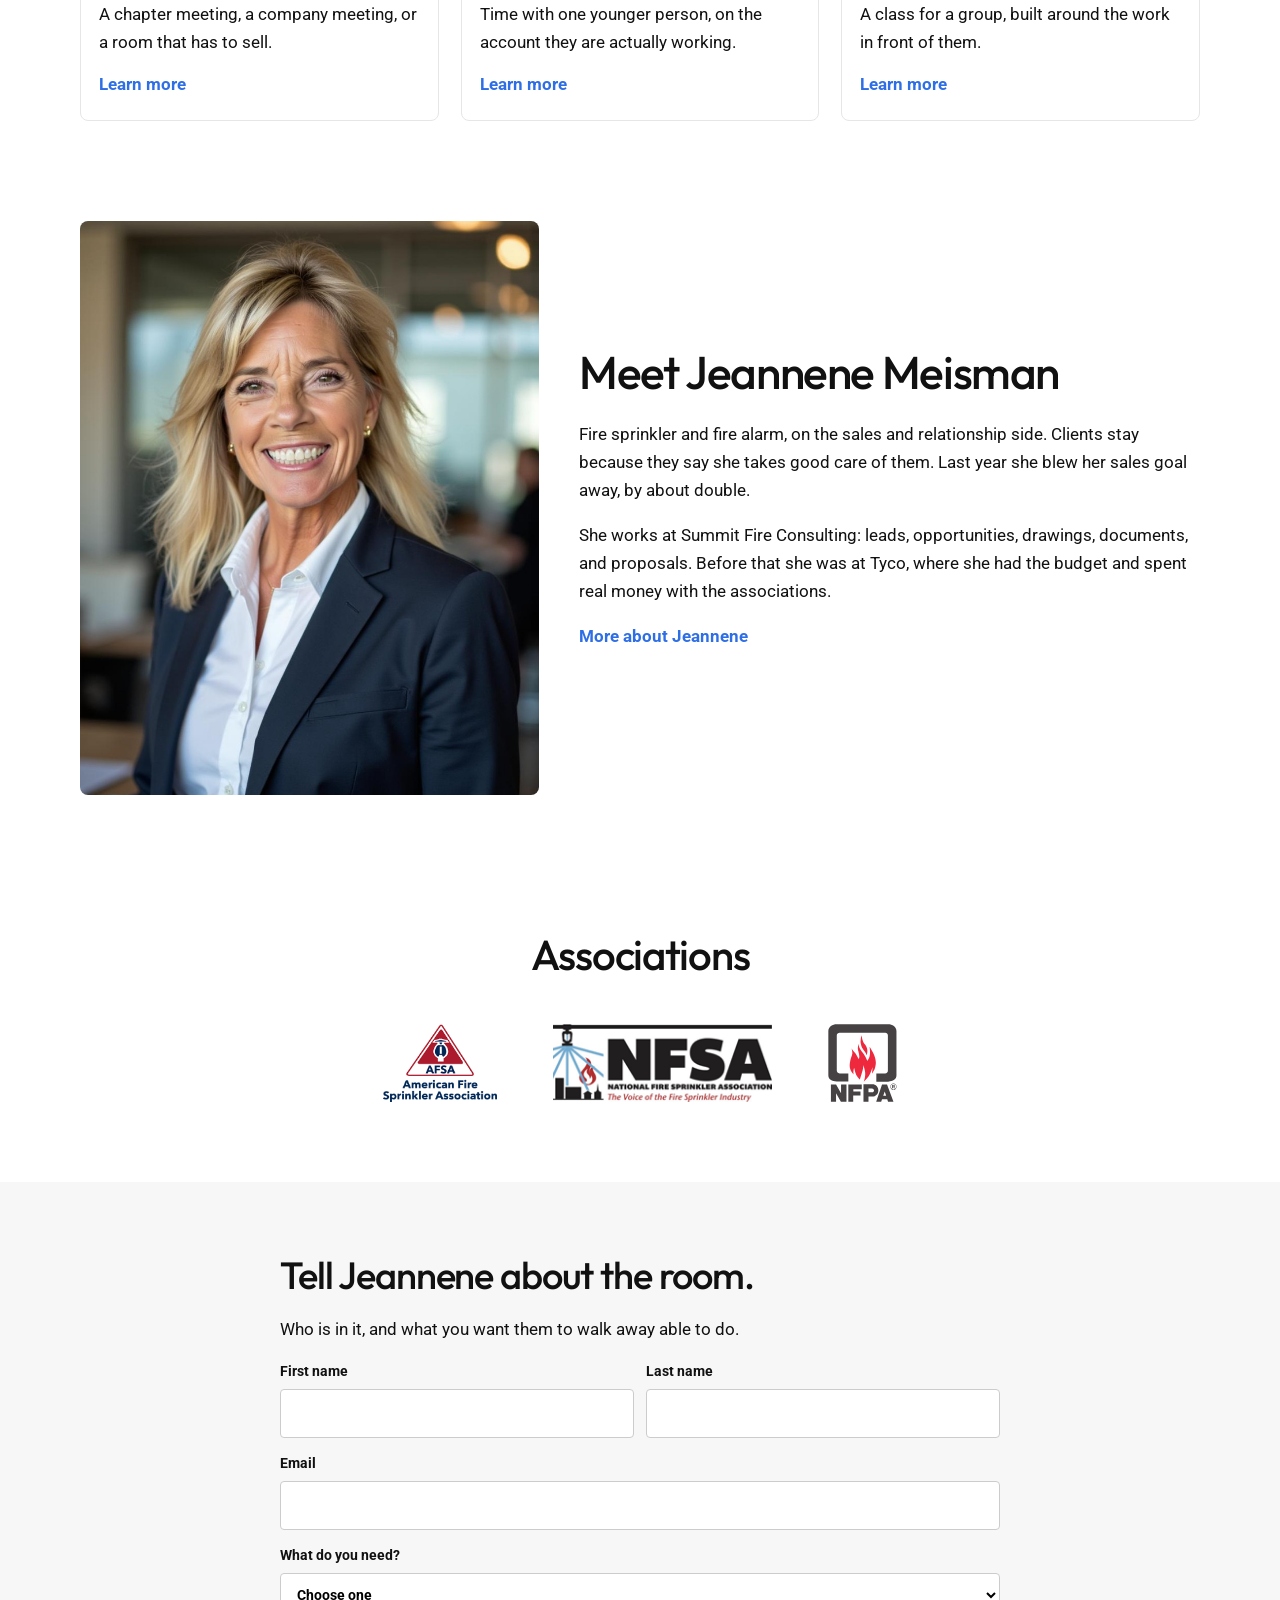
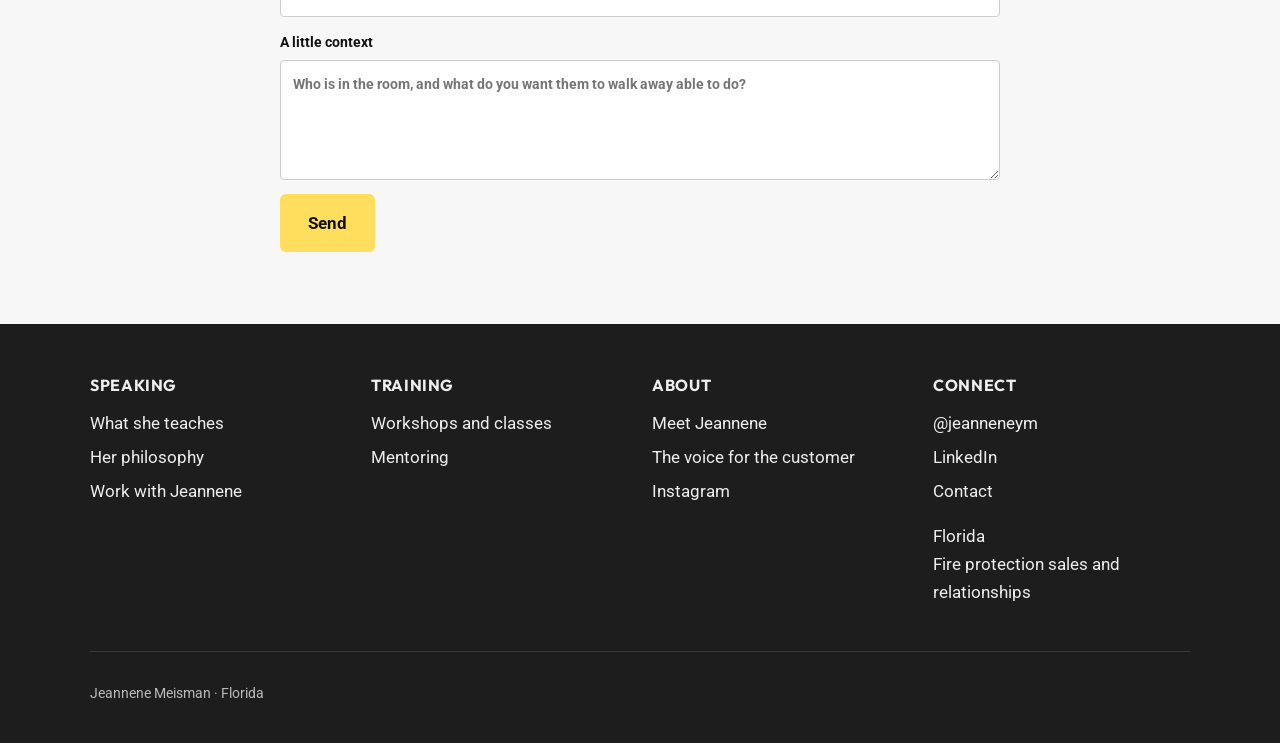
==== commit 3a897b7b: "Use the marked meeting photo as the hero. The homepage now shows the exact image from the latest upl" ====
--- a/index.html
+++ b/index.html
@@ -43,7 +43,7 @@
 
   <main>
     <section class="hero">
-      <img class="hero-bg" src="assets/jeannene/legislative.jpg?v=14" alt="Jeannene Meisman at a joint legislative meeting, seated with colleagues around a sponsor table.">
+      <img class="hero-bg" src="assets/jeannene/legislative.jpg?v=15" alt="Jeannene Meisman at a joint legislative meeting, seated with colleagues around a sponsor table.">
       <div class="hero-copy">
         <h1>Take care of people, and the sales follow.</h1>
         <p class="subhead">Jeannene Meisman mentors the person who has to make the sale, on the account they already have.</p>
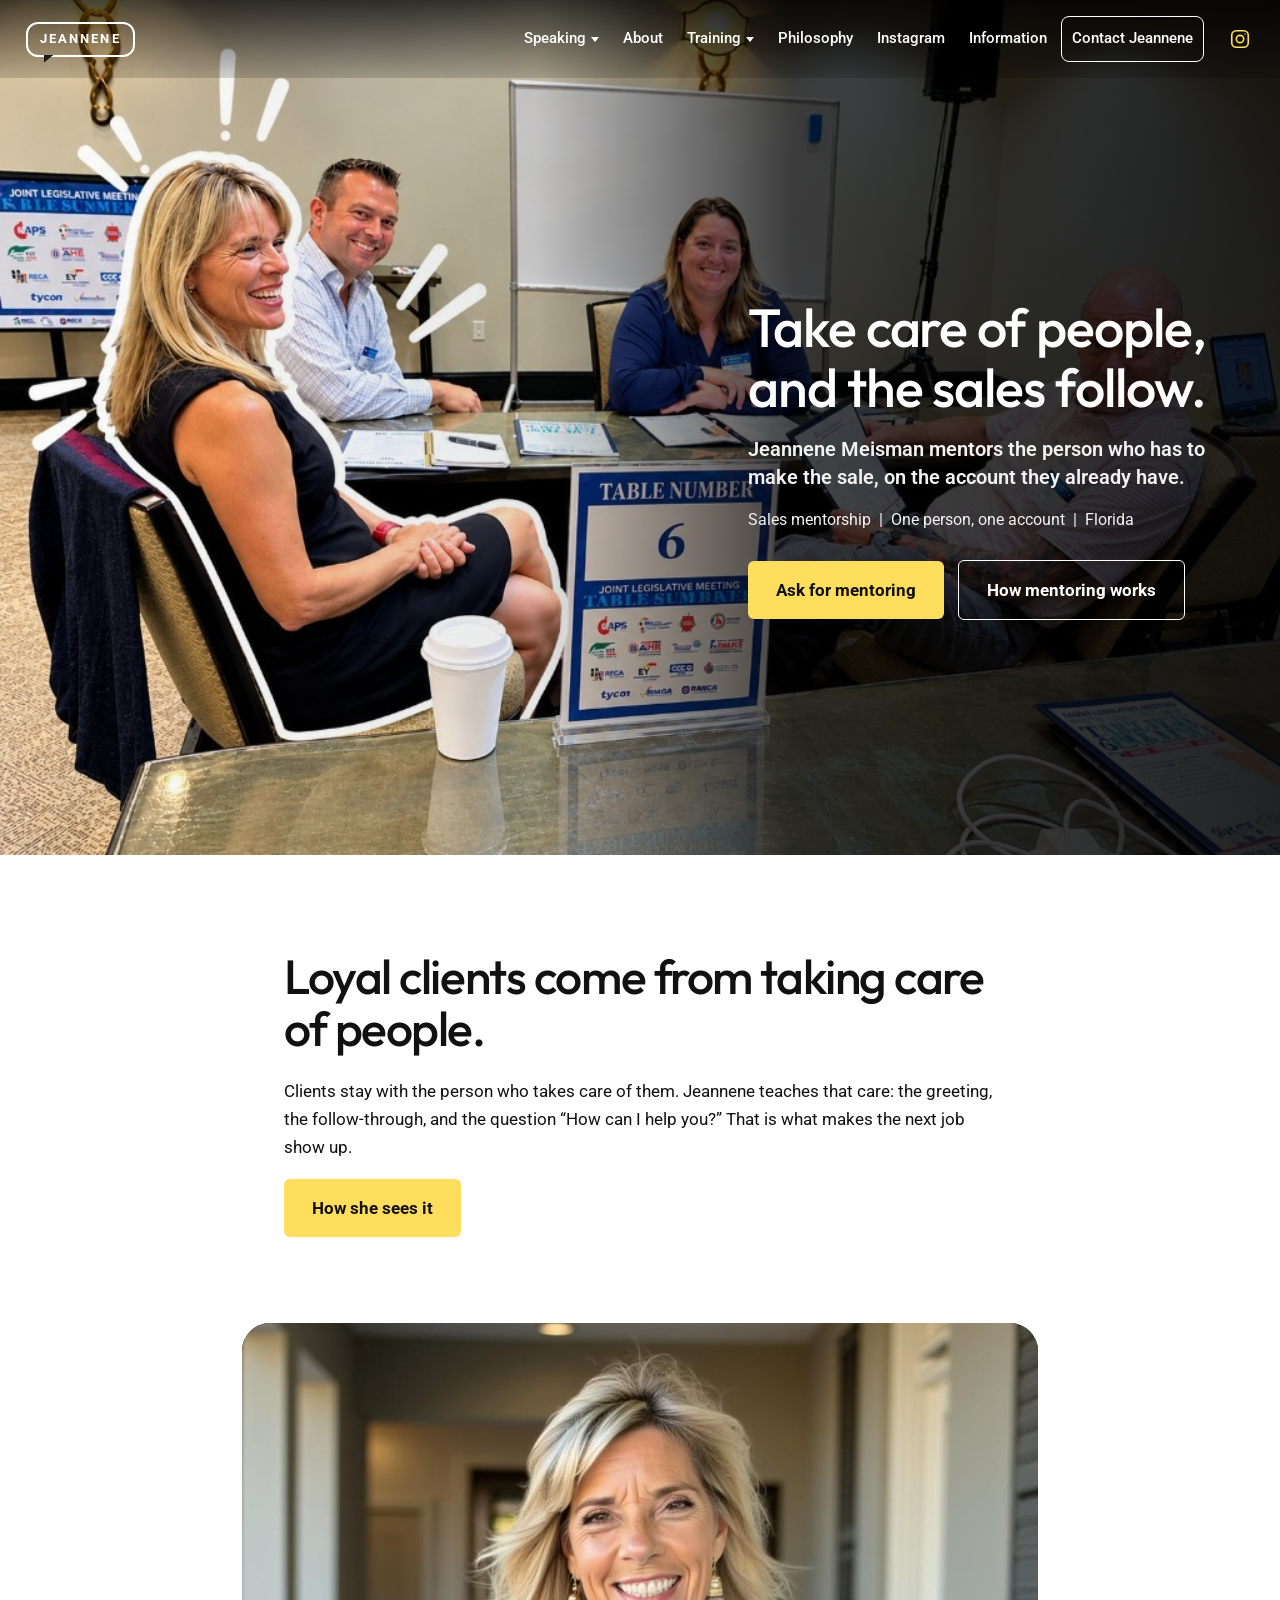
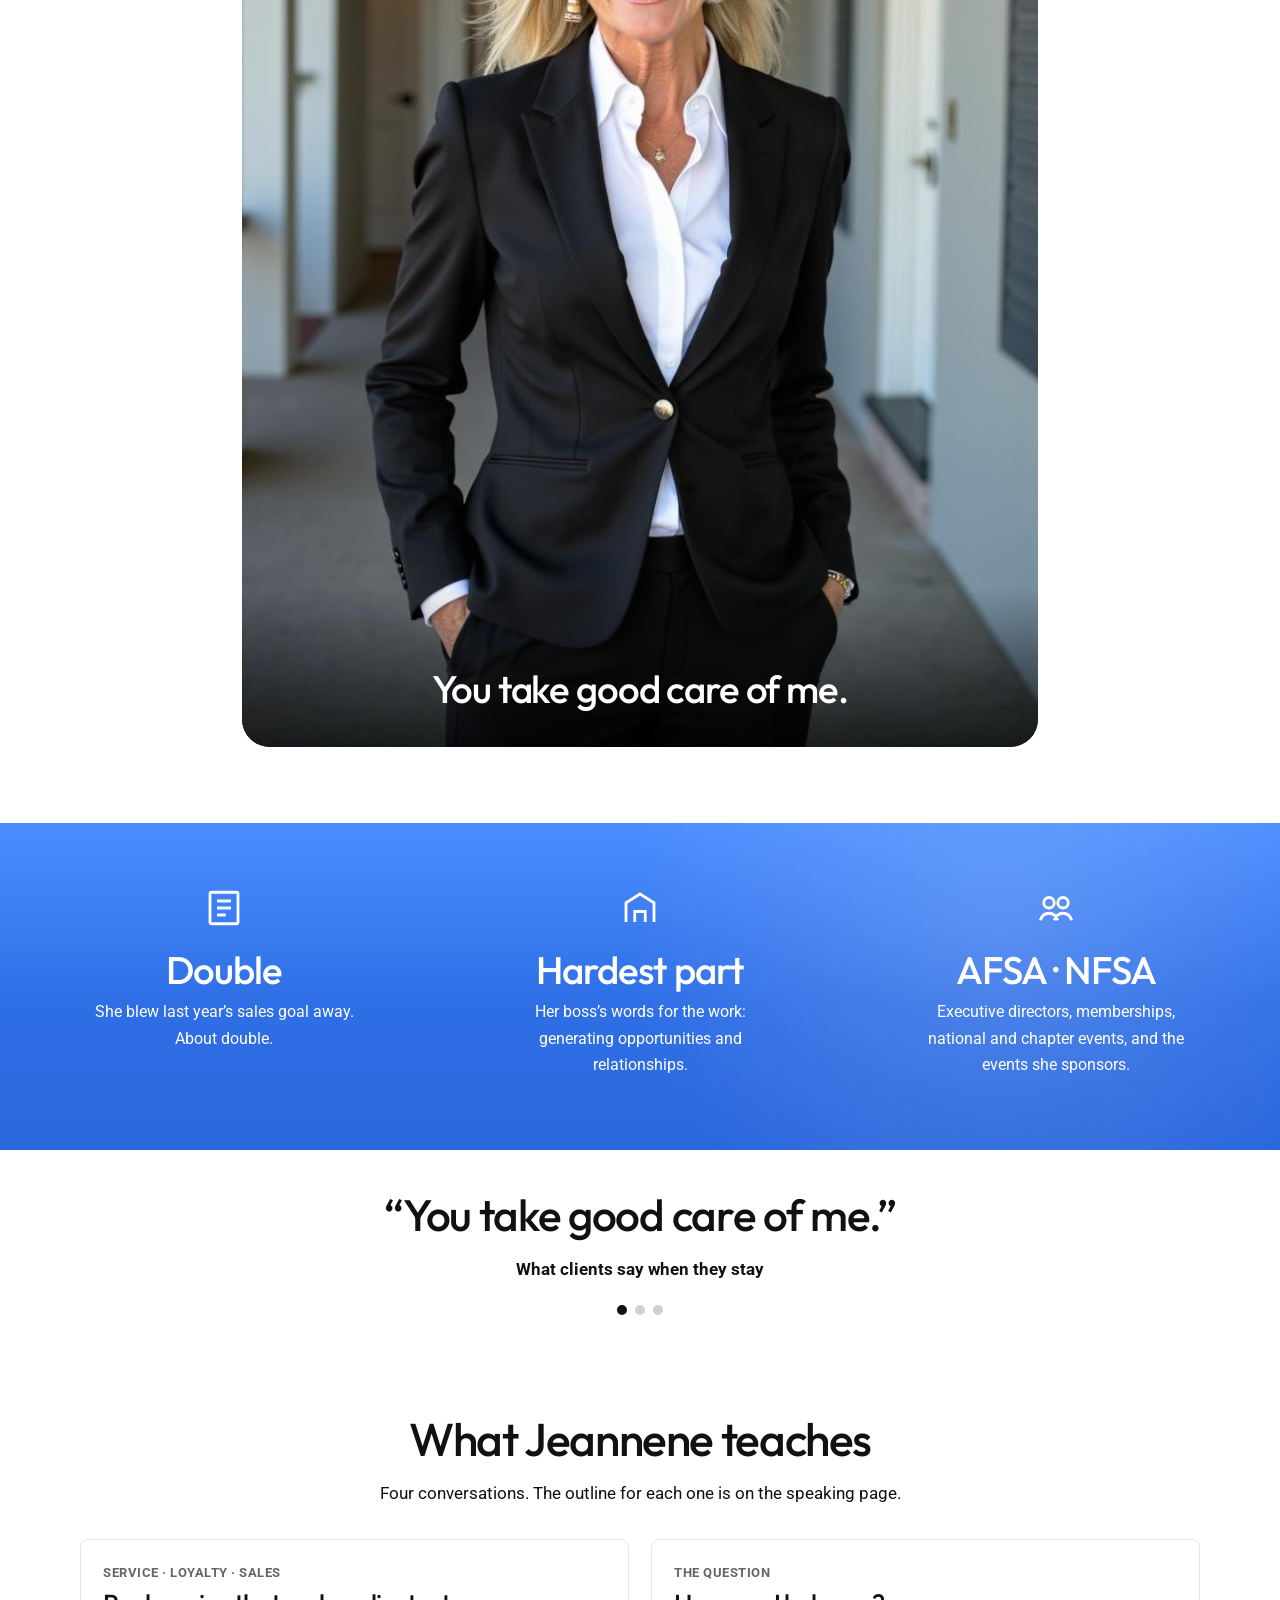
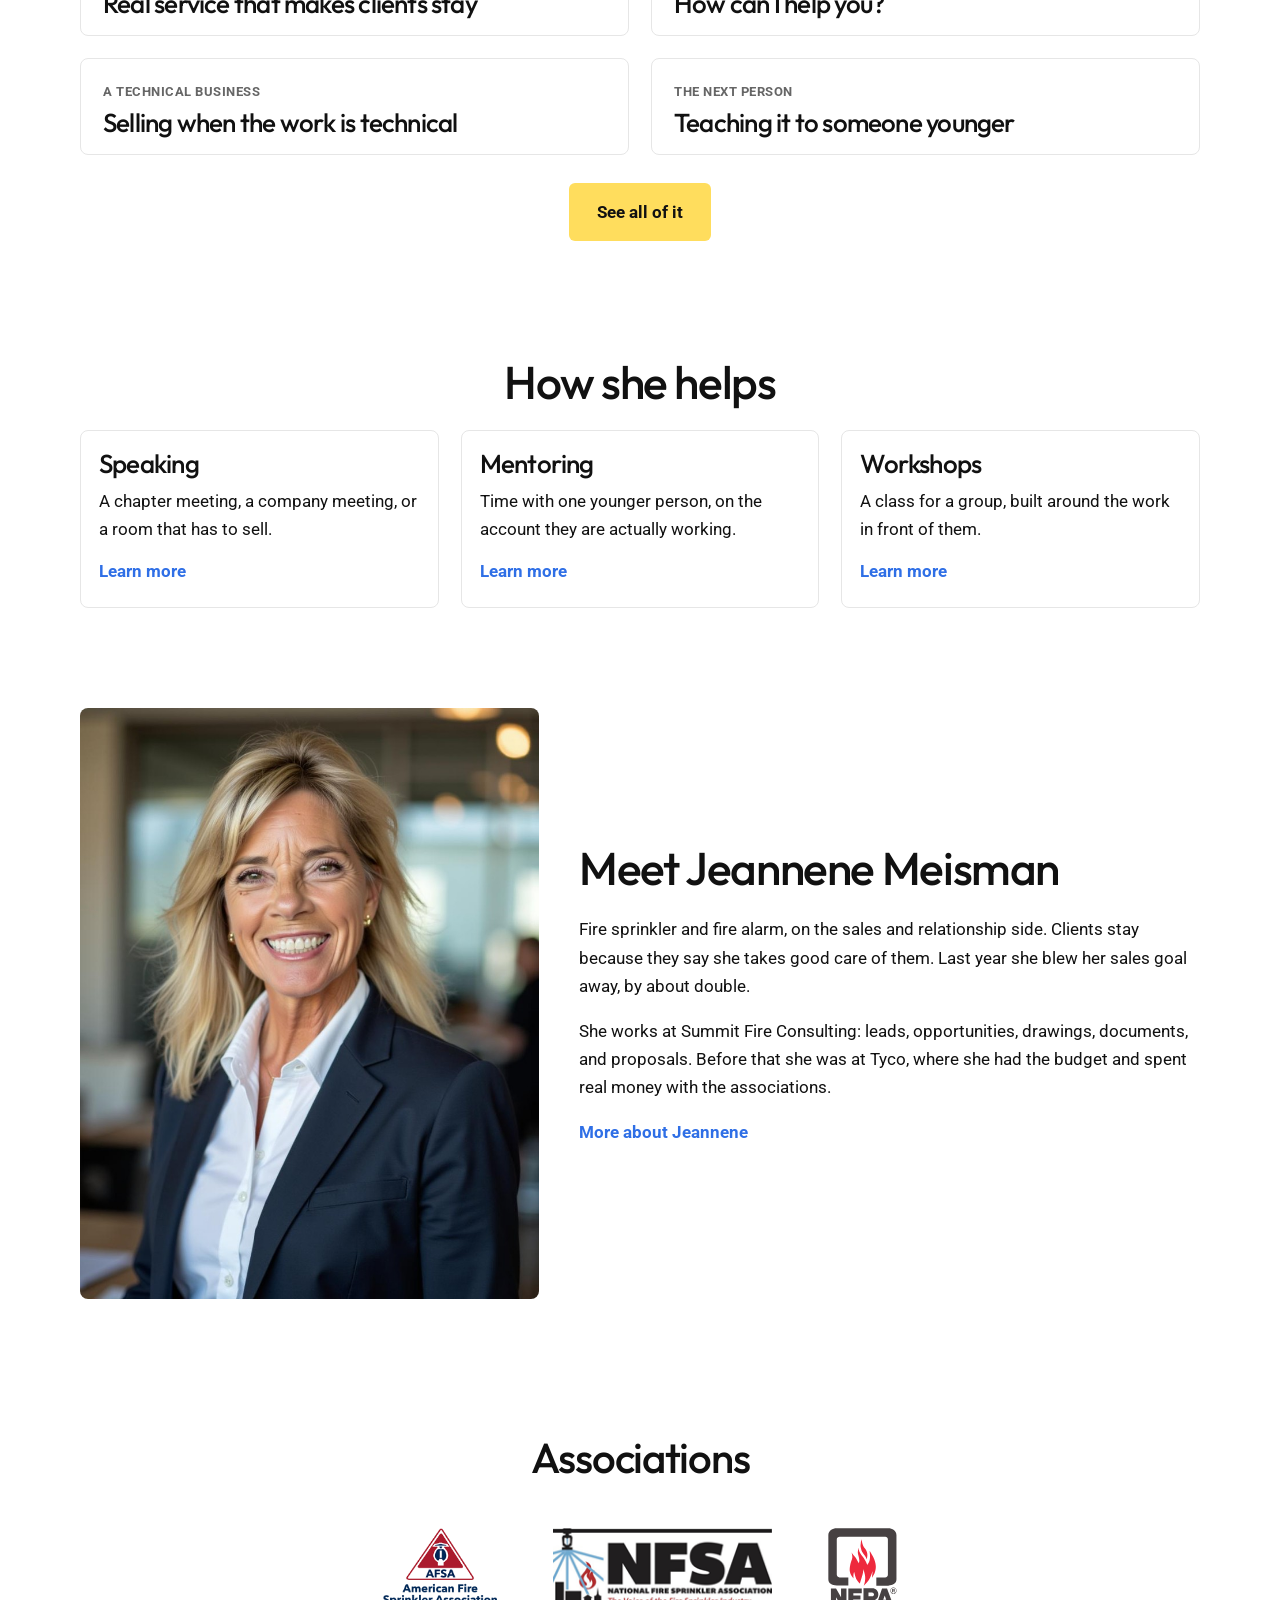
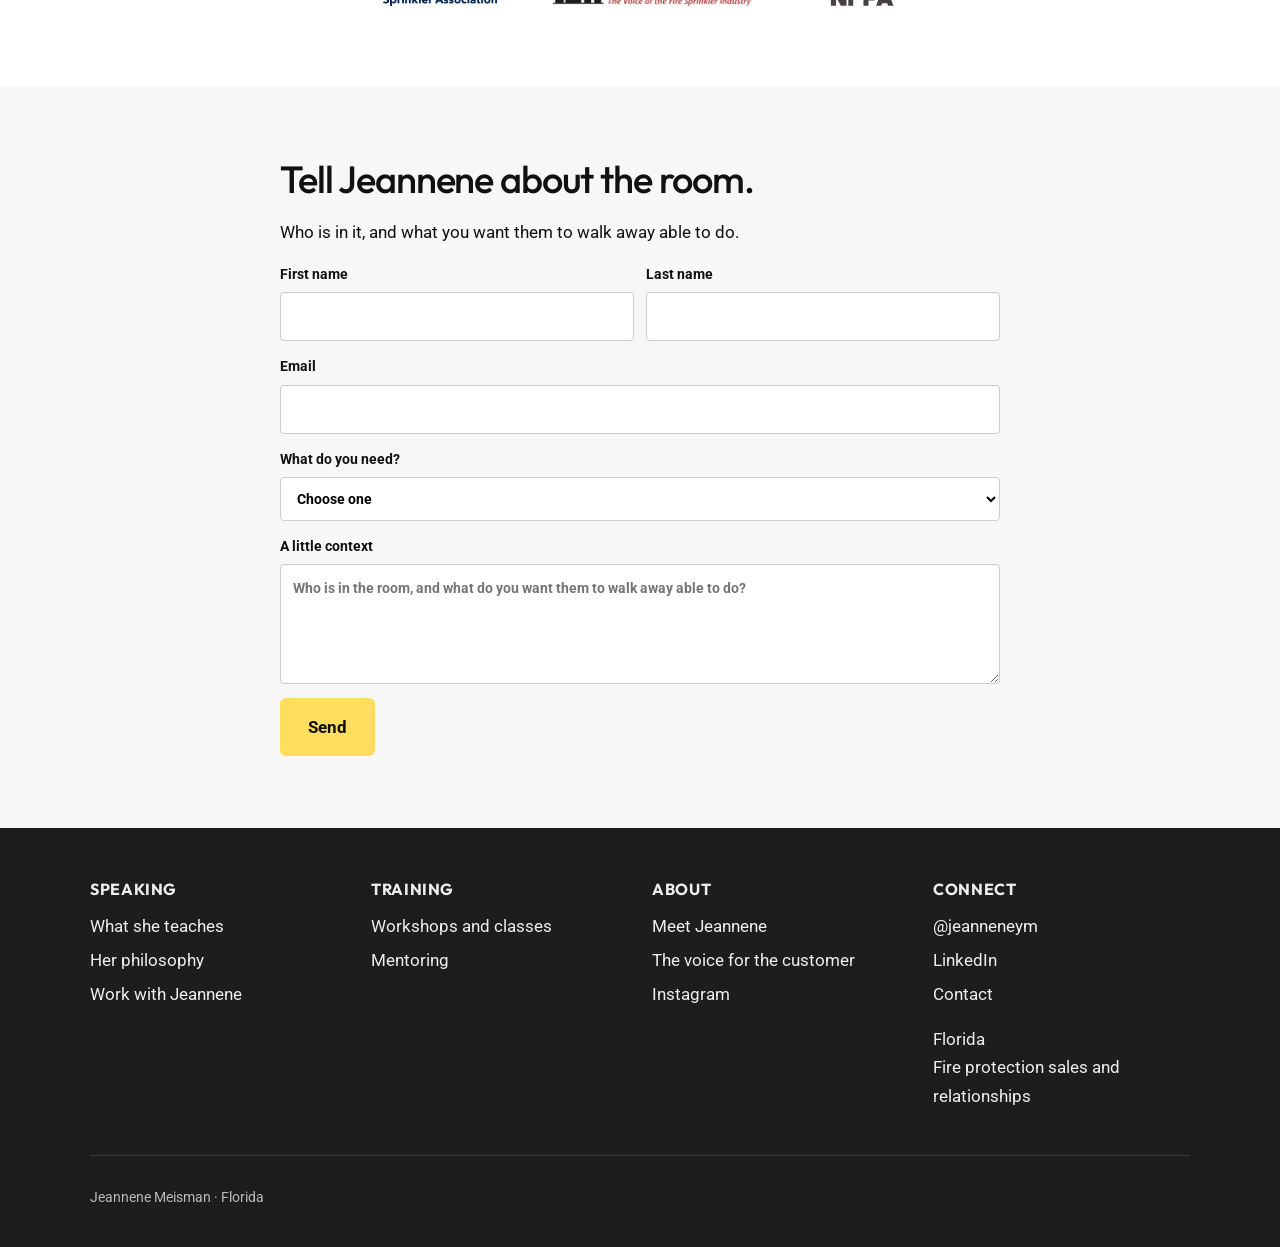
==== commit f62abd71: "Drop the em dashes and let the portraits keep their shape. The hallway, meet, training, and contact " ====
--- a/index.html
+++ b/index.html
@@ -8,7 +8,7 @@
   <link rel="preconnect" href="https://fonts.googleapis.com">
   <link rel="preconnect" href="https://fonts.gstatic.com" crossorigin>
   <link href="https://fonts.googleapis.com/css2?family=Outfit:wght@500;600;700&family=Roboto:ital,wght@0,400;0,500;0,700;1,400&display=swap" rel="stylesheet">
-  <link rel="stylesheet" href="css/styles.css?v=17">
+  <link rel="stylesheet" href="css/styles.css?v=18">
 </head>
 <body class="home">
   <header class="site-nav" id="siteNav">
@@ -57,7 +57,7 @@
 
     <section class="story">
       <h2>Loyal clients come from taking care of people.</h2>
-      <p>Clients stay with the person who takes care of them. Jeannene teaches that care — the greeting, the follow-through, the question “How can I help you?” — because that is what makes the next job show up.</p>
+      <p>Clients stay with the person who takes care of them. Jeannene teaches that care: the greeting, the follow-through, and the question “How can I help you?” That is what makes the next job show up.</p>
       <p><a class="btn" href="philosophy.html">How she sees it</a></p>
     </section>
 
--- a/css/styles.css
+++ b/css/styles.css
@@ -334,14 +334,16 @@
   position: relative;
   border-radius: 28px;
   overflow: hidden;
-  min-height: 460px;
+  width: fit-content;
+  max-width: 100%;
+  margin: 0 auto;
   background: #111;
 }
 .feature-frame img {
-  width: 100%;
-  height: 520px;
-  object-fit: cover;
-  object-position: center 20%;
+  width: auto;
+  max-width: 100%;
+  height: auto;
+  object-fit: contain;
 }
 .feature-frame figcaption {
   position: absolute;
@@ -457,7 +459,7 @@
   display: flex;
   flex-direction: column;
 }
-.card img { width: 100%; height: 220px; object-fit: cover; object-position: center 15%; }
+.card img { width: 100%; height: auto; object-fit: contain; }
 .card-body { padding: 22px 22px 8px; }
 .kicker {
   color: #666;
@@ -484,7 +486,7 @@
   overflow: hidden;
   background: #fff;
 }
-.help-card img { width: 100%; height: 240px; object-fit: cover; object-position: center 18%; }
+.help-card img { width: 100%; height: auto; object-fit: contain; }
 .help-card div { padding: 18px 18px 22px; }
 .help-card p { margin: 0 0 14px; }
 .text-link { font-weight: 700; color: var(--blue); text-decoration: none; }
@@ -498,7 +500,7 @@
   gap: 40px;
   align-items: center;
 }
-.meet-grid img { width: 100%; border-radius: 8px; object-fit: cover; aspect-ratio: 4 / 5; object-position: center 15%; }
+.meet-grid img { width: 100%; height: auto; border-radius: 8px; object-fit: contain; }
 .meet h2 { text-align: left; }
 .assoc { text-align: center; padding-top: 10px; }
 .assoc h2 { font-family: var(--display); font-weight: 500; letter-spacing: -0.03em; font-size: clamp(32px, 4vw, 42px); }
@@ -600,7 +602,7 @@
   gap: 28px;
   align-items: start;
 }
-.split img { width: 100%; border-radius: 8px; object-fit: cover; }
+.split img { width: 100%; height: auto; border-radius: 8px; object-fit: contain; }
 .prose { max-width: var(--story); }
 .prose p { margin: 0 0 16px; }
 .pull {
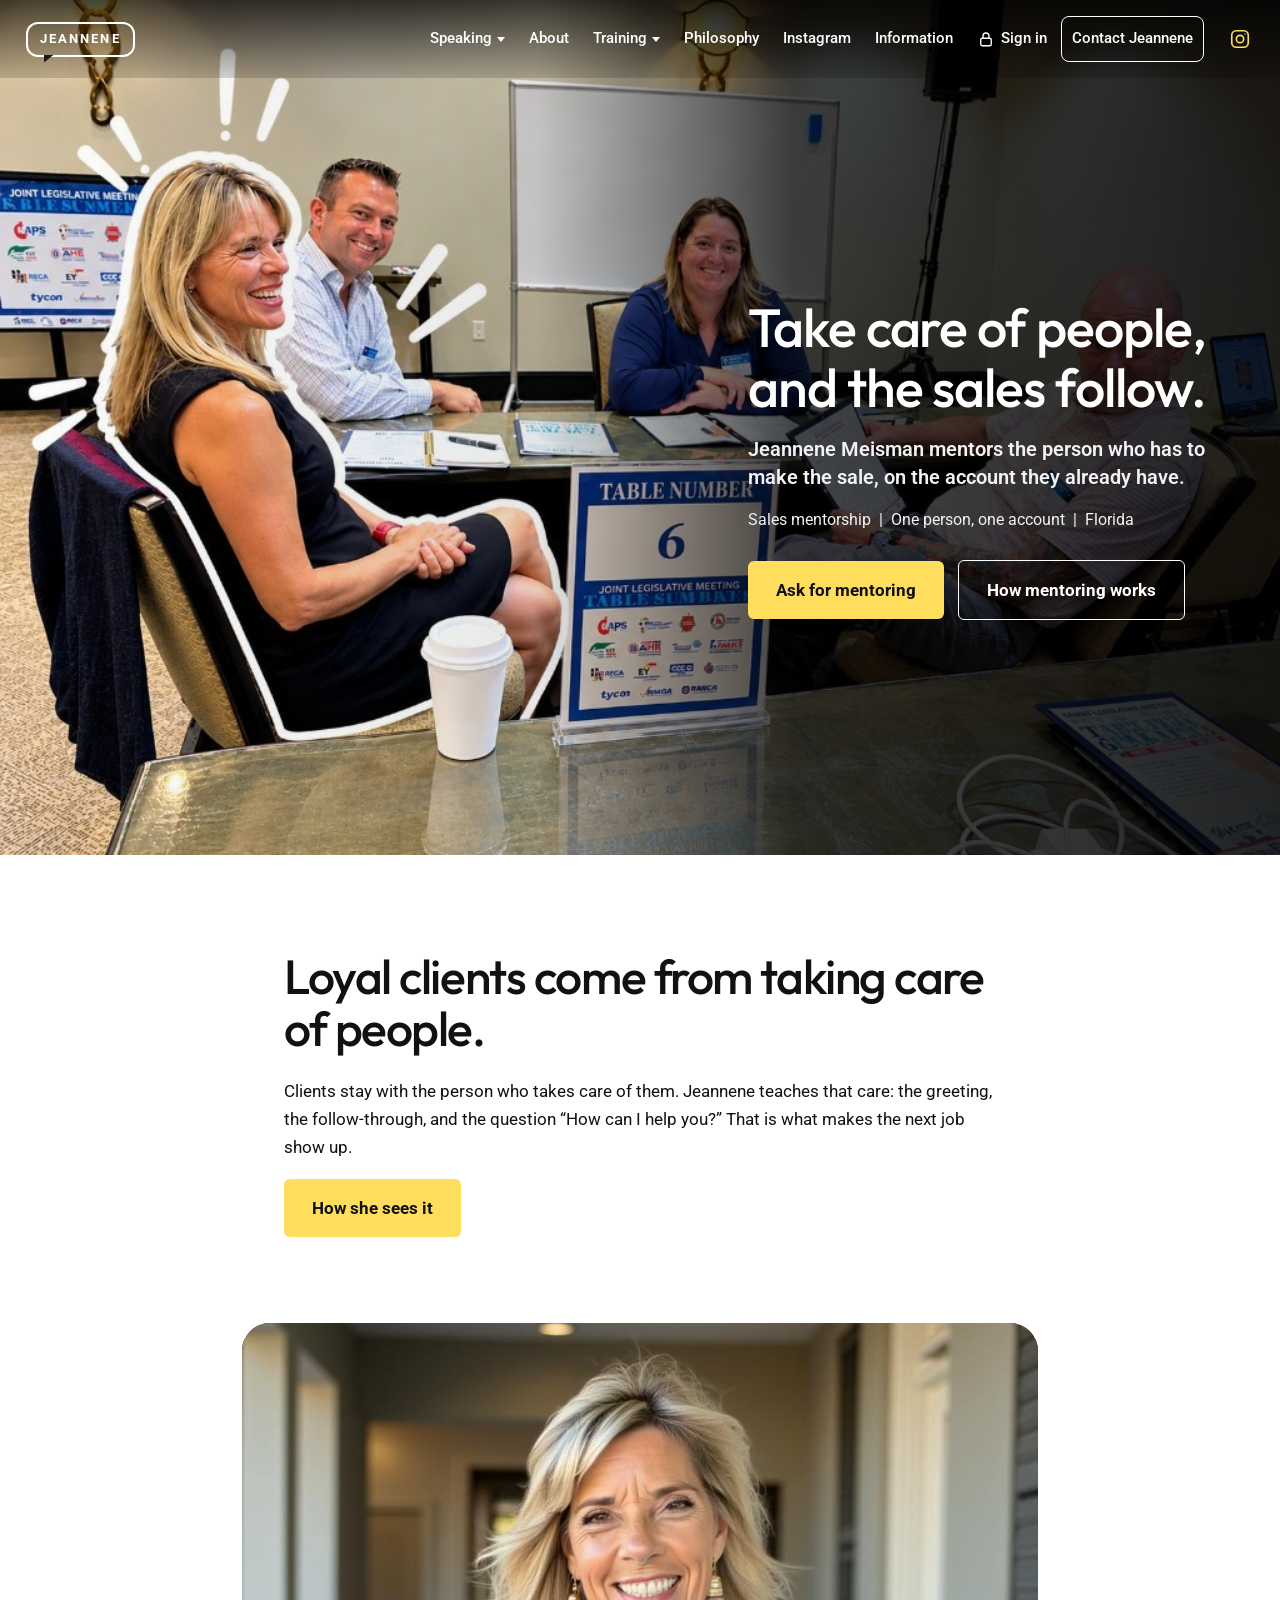
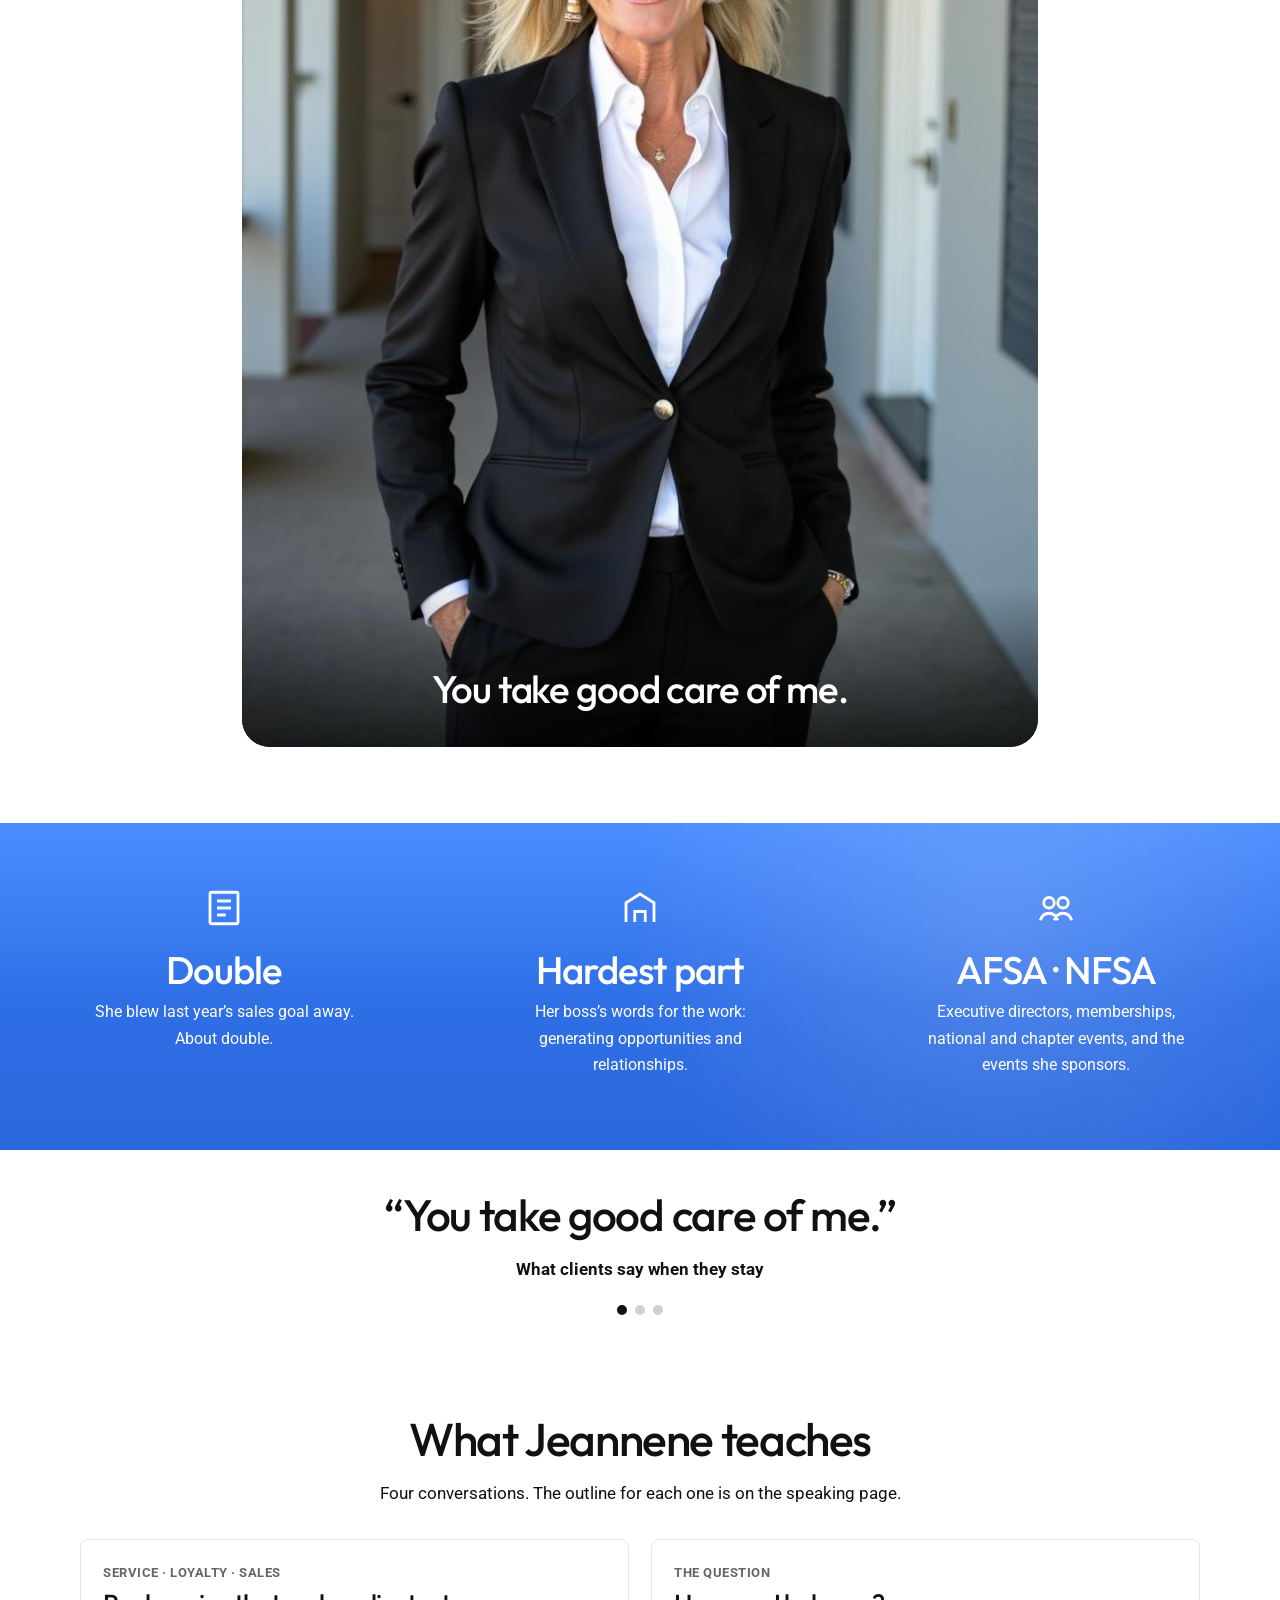
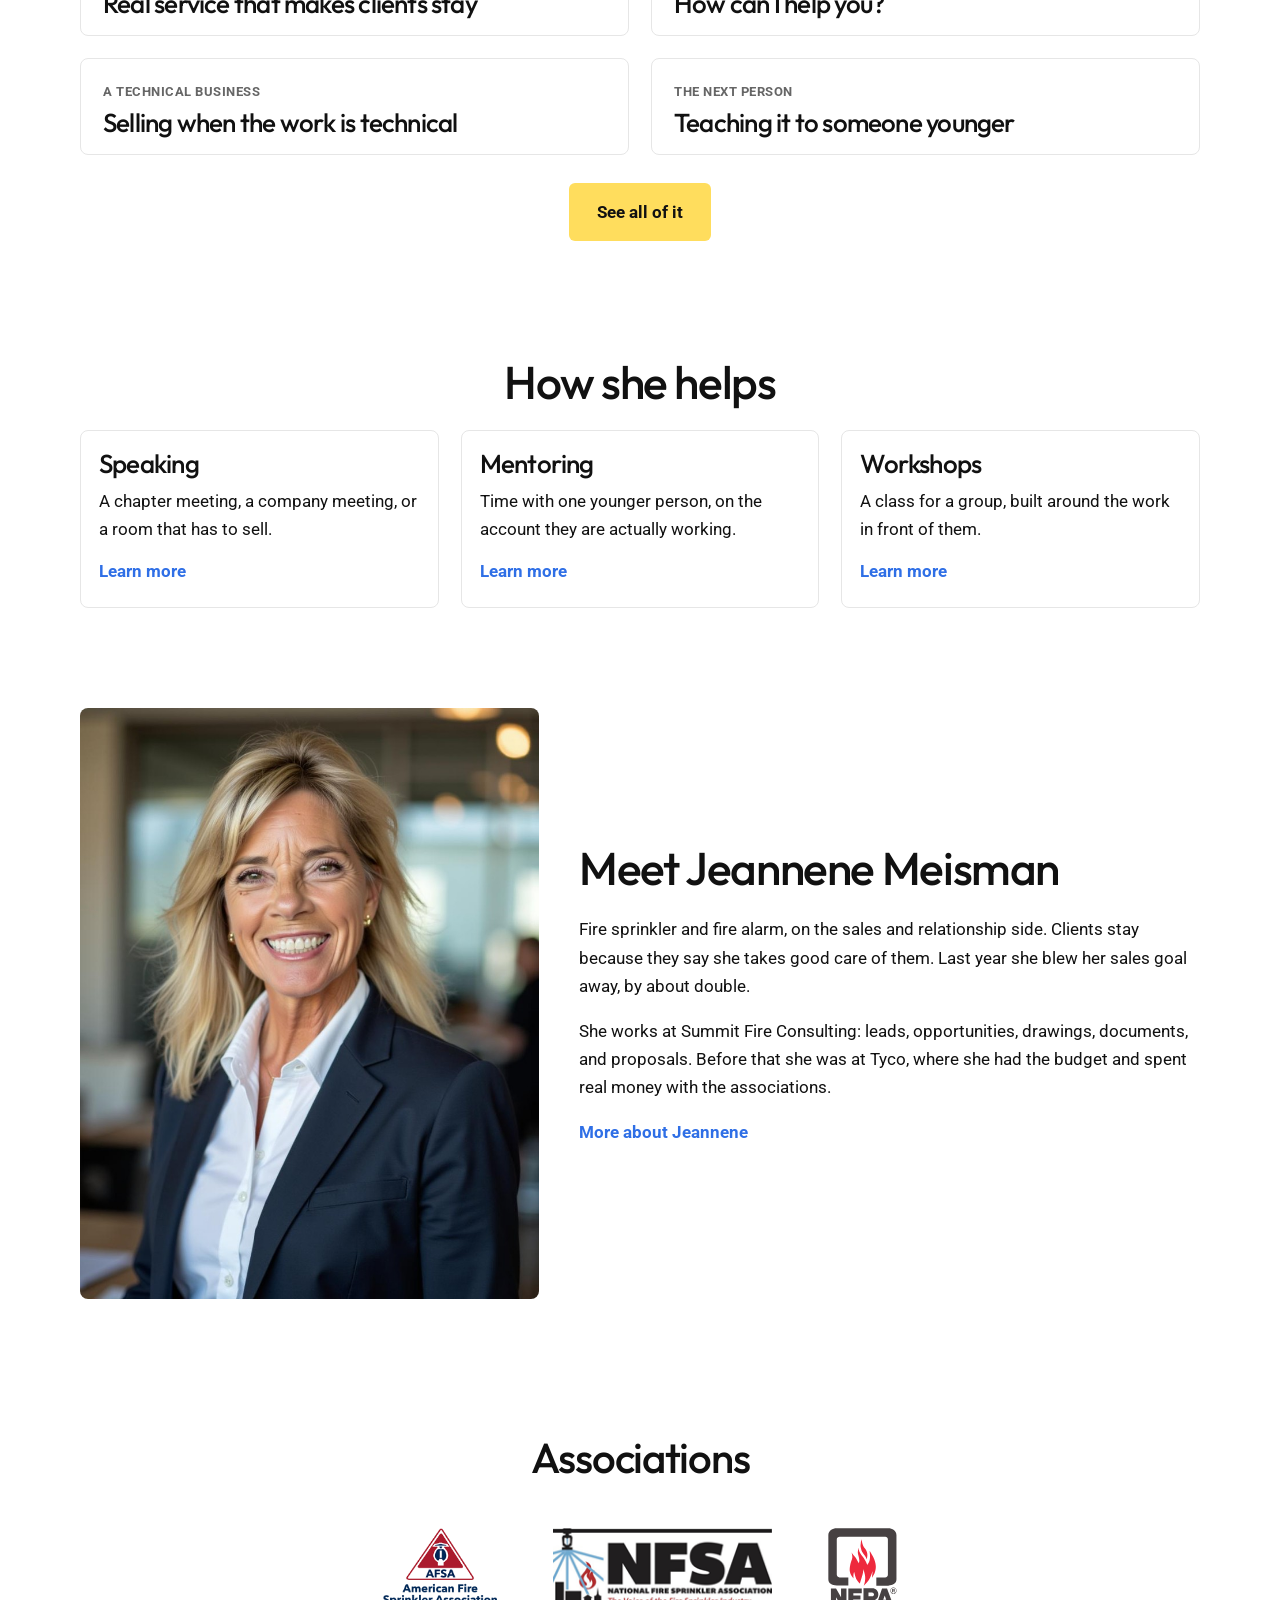
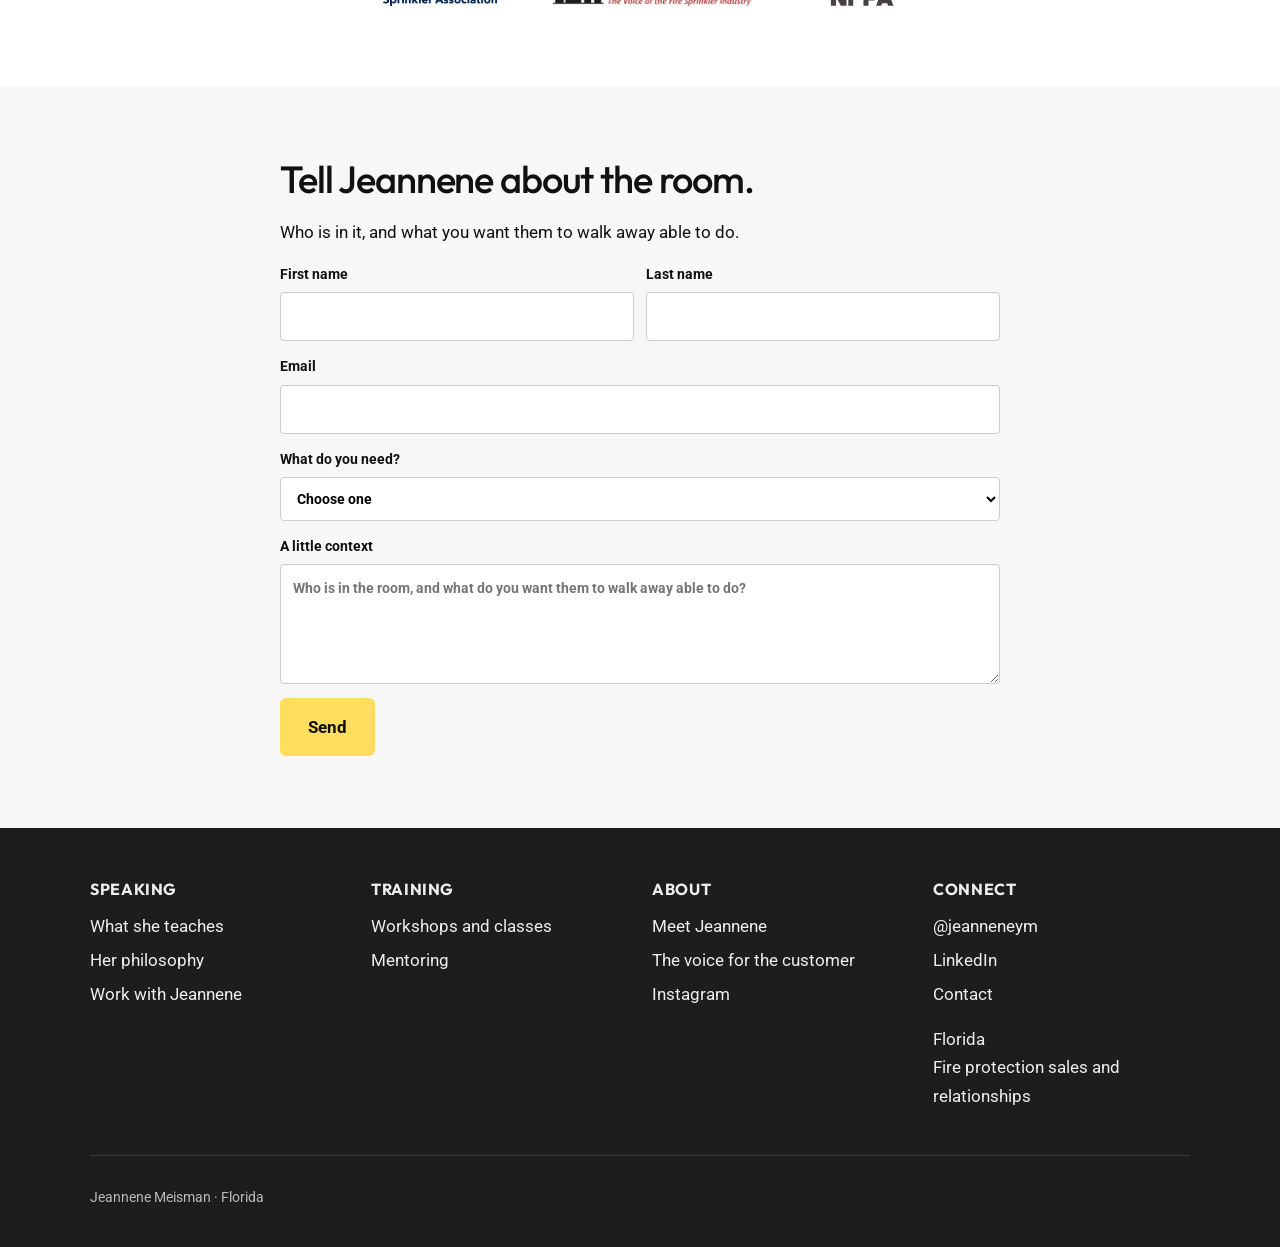
==== commit 5b0daa6b: "Add a locked sign-in to the menu. The lock opens a sign-in box on every page and stays signed in for" ====
--- a/index.html
+++ b/index.html
@@ -3,12 +3,15 @@
 <head>
   <meta charset="utf-8">
   <meta name="viewport" content="width=device-width, initial-scale=1">
+  <link rel="icon" href="favicon.ico?v=2" sizes="any">
+  <link rel="icon" type="image/png" sizes="32x32" href="assets/favicon-32.png?v=2">
+  <link rel="apple-touch-icon" href="assets/apple-touch-icon.png?v=2">
   <title>Jeannene Meisman | Customer service that builds loyal clients</title>
   <meta name="description" content="Jeannene Meisman helps young professionals increase sales by building loyal clients through real customer service.">
   <link rel="preconnect" href="https://fonts.googleapis.com">
   <link rel="preconnect" href="https://fonts.gstatic.com" crossorigin>
   <link href="https://fonts.googleapis.com/css2?family=Outfit:wght@500;600;700&family=Roboto:ital,wght@0,400;0,500;0,700;1,400&display=swap" rel="stylesheet">
-  <link rel="stylesheet" href="css/styles.css?v=18">
+  <link rel="stylesheet" href="css/styles.css?v=19">
 </head>
 <body class="home">
   <header class="site-nav" id="siteNav">
@@ -248,6 +251,6 @@
       <p>Jeannene Meisman · Florida</p>
     </div>
   </footer>
-  <script src="js/main.js?v=7"></script>
+  <script src="js/main.js?v=8"></script>
 </body>
 </html>
--- a/css/styles.css
+++ b/css/styles.css
@@ -128,6 +128,33 @@
   cursor: pointer;
 }
 .nav-links .info-open:hover { color: var(--yellow); }
+.nav-links .nav-signin {
+  background: transparent;
+  border: 0;
+  color: #fff;
+  font: inherit;
+  font-size: 14.5px;
+  font-weight: 500;
+  padding: 10px 10px;
+  cursor: pointer;
+  display: inline-flex;
+  align-items: center;
+  gap: 6px;
+}
+.nav-links .nav-signin:hover { color: var(--yellow); }
+.nav-signin svg { display: block; flex: none; }
+.signin-lock {
+  width: 48px;
+  height: 48px;
+  border-radius: 50%;
+  background: #111;
+  color: #fff;
+  display: grid;
+  place-items: center;
+  margin-bottom: 14px;
+}
+.signin-dialog form { margin-top: 8px; }
+.signin-dialog .btn { color: #111; margin-top: 4px; }
 .nav-contact {
   flex: none;
   border: 1.5px solid #fff;
@@ -630,7 +657,8 @@
     margin: 0;
   }
   .nav-links.open a,
-  .nav-links.open .info-open { display: block; width: 100%; text-align: left; padding: 12px 22px; }
+  .nav-links.open .info-open,
+  .nav-links.open .nav-signin { display: flex; width: 100%; text-align: left; padding: 12px 22px; }
   .sub { position: static; display: block; background: transparent; box-shadow: none; padding: 0 0 0 12px; }
   .sub a { color: #fff; }
   .nav-links.open .nav-contact, .nav-links.open .nav-ig { display: inline-flex; margin: 10px 22px; }
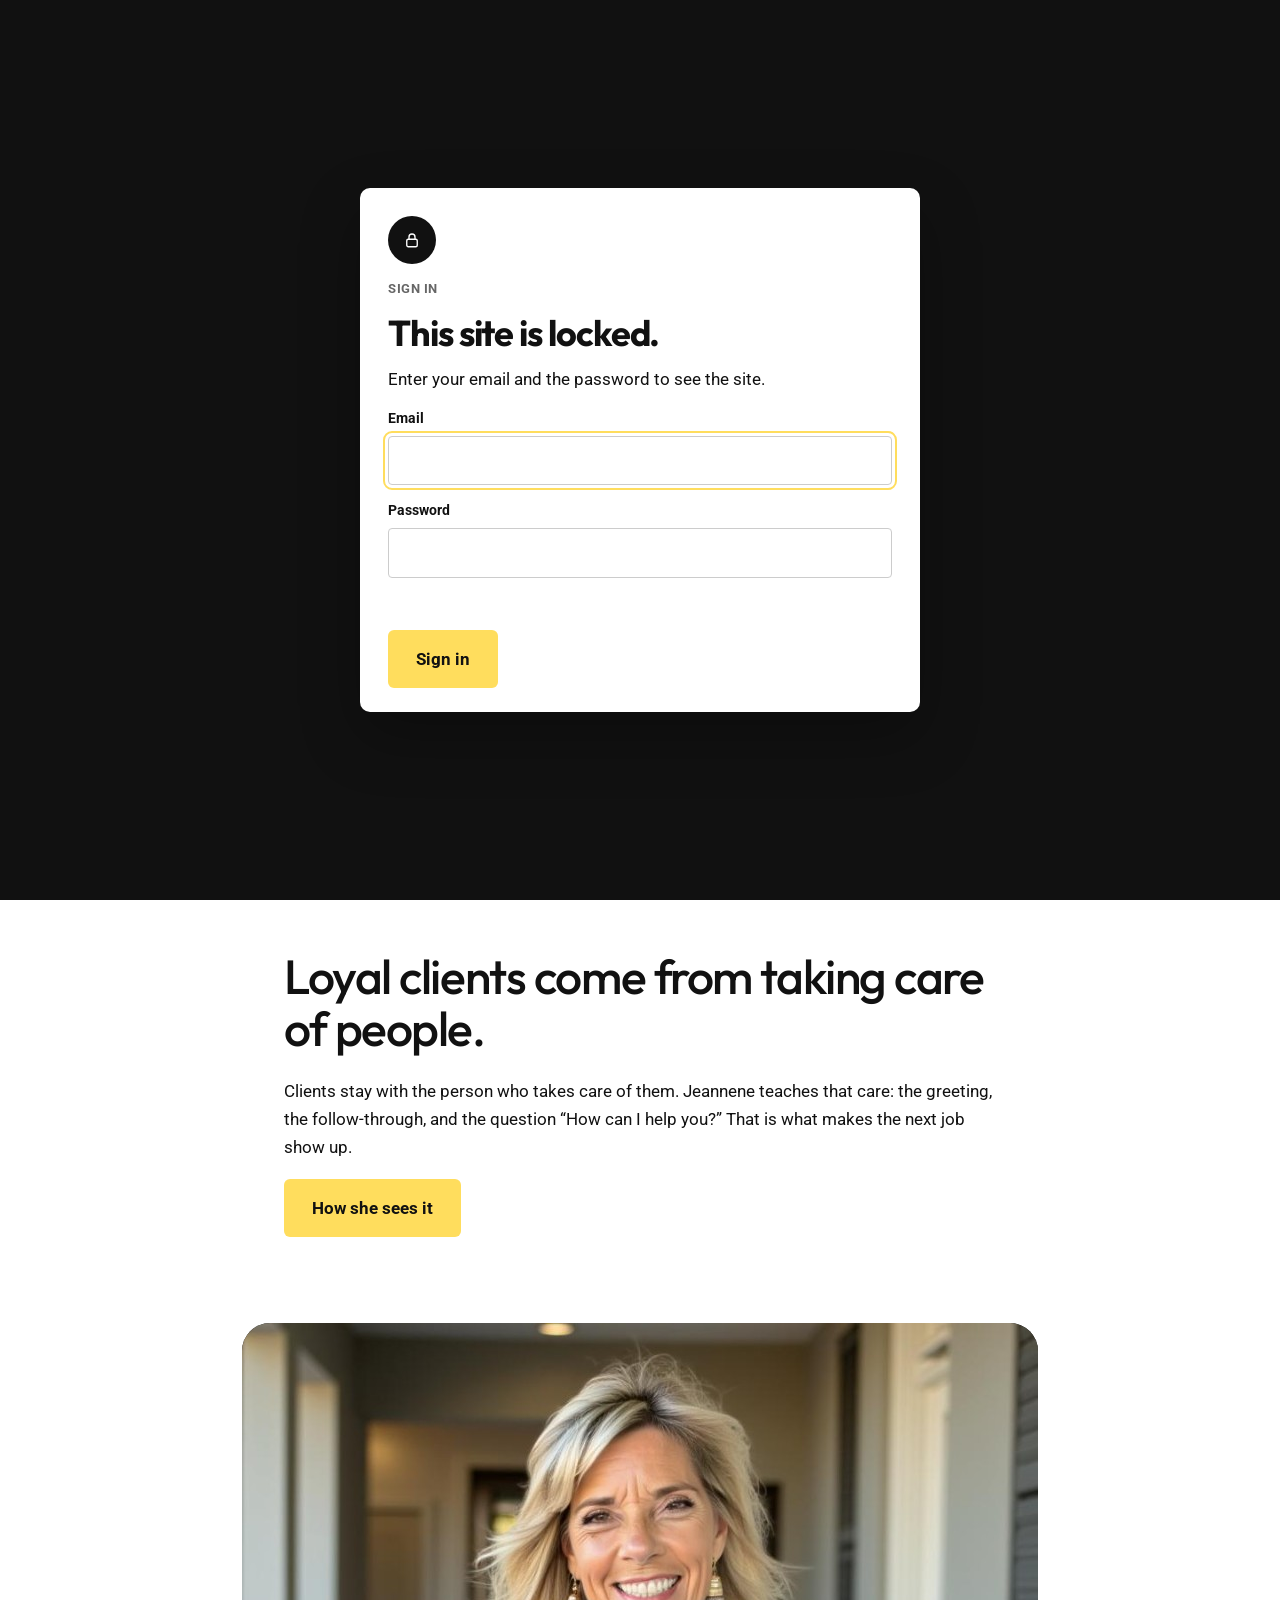
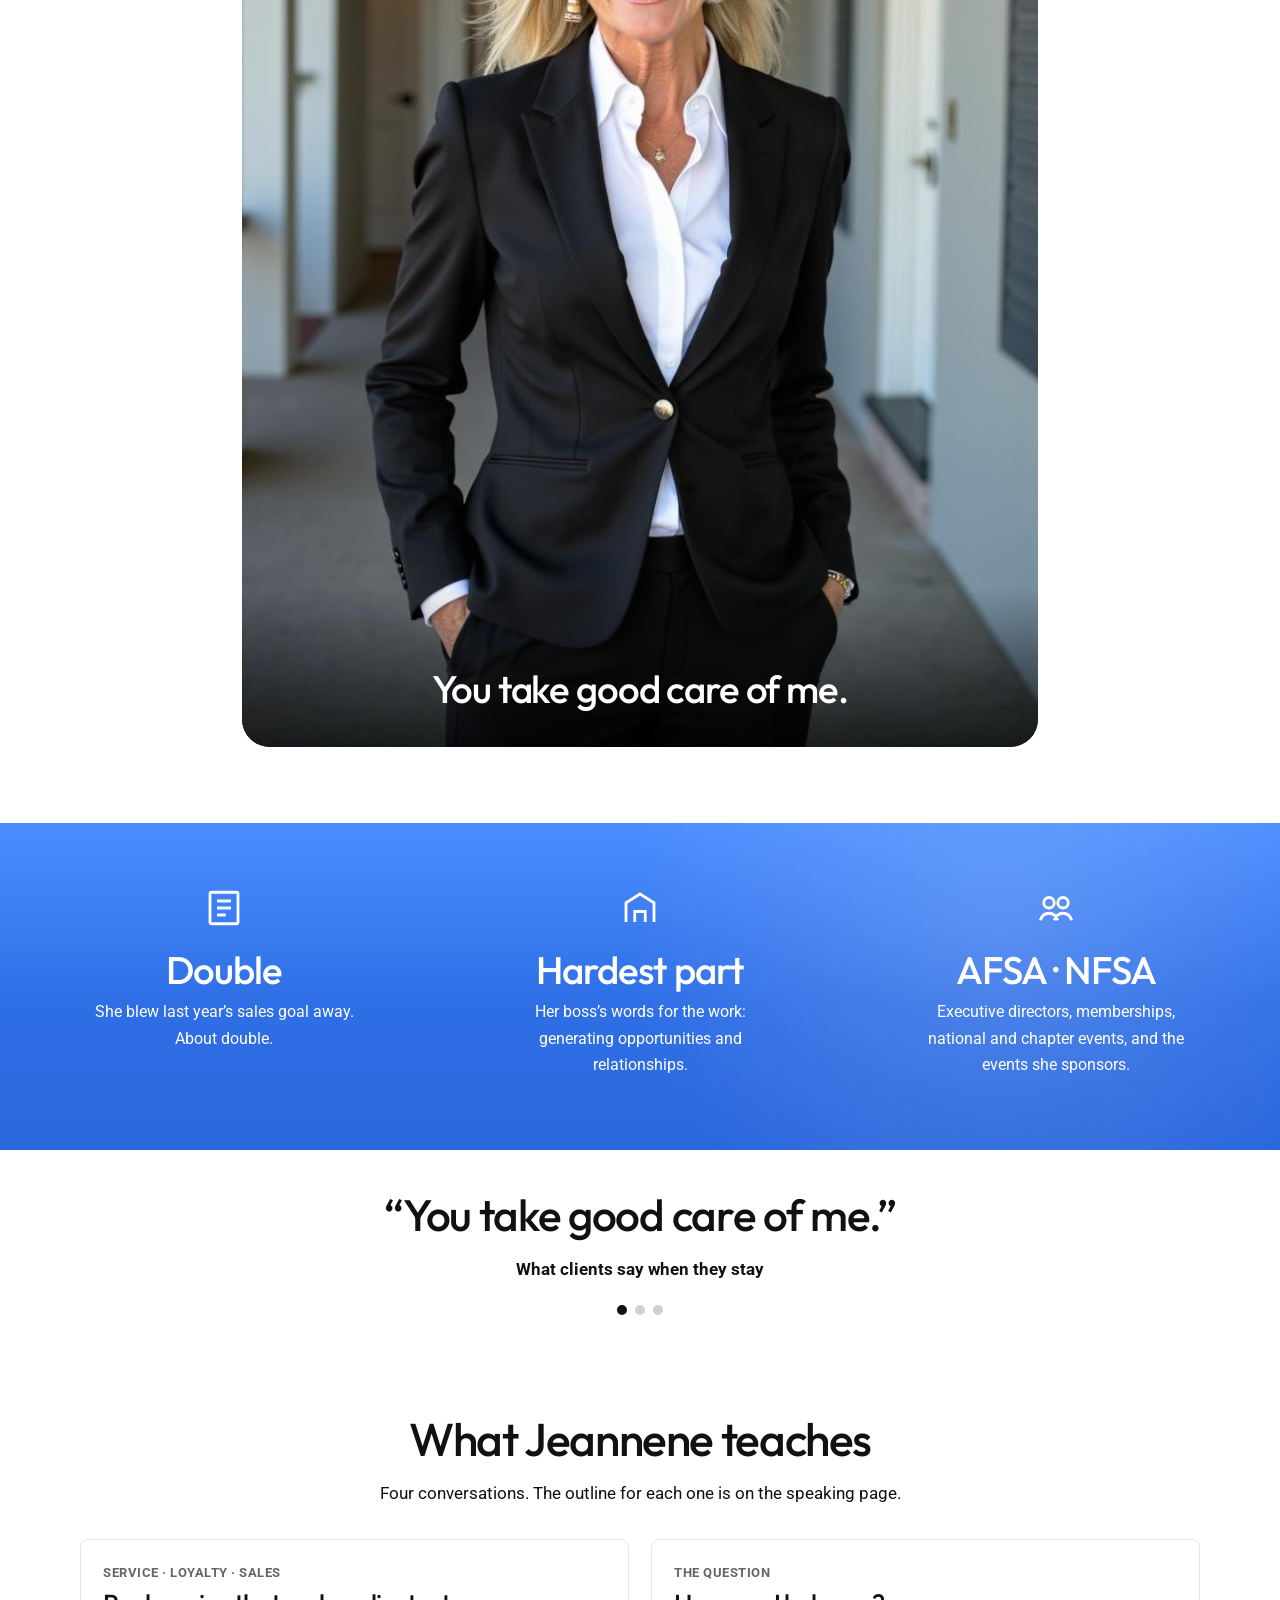
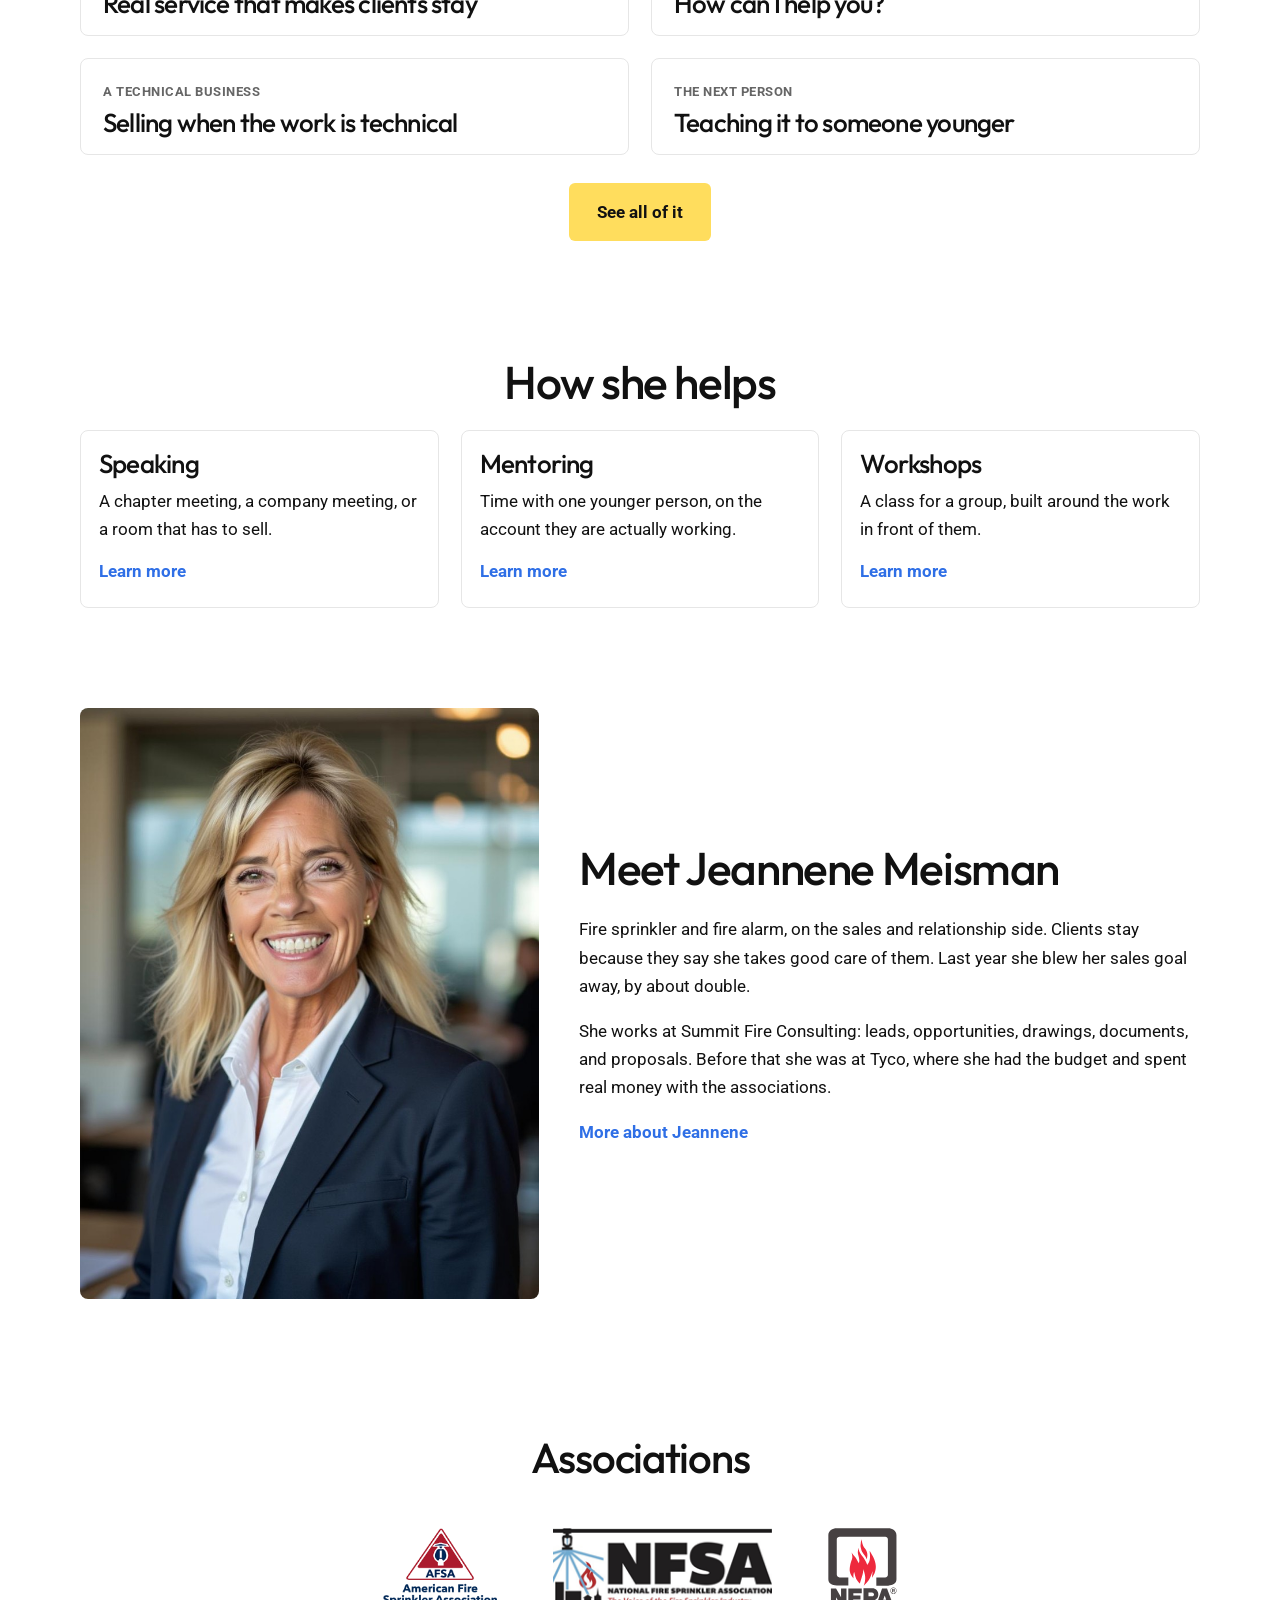
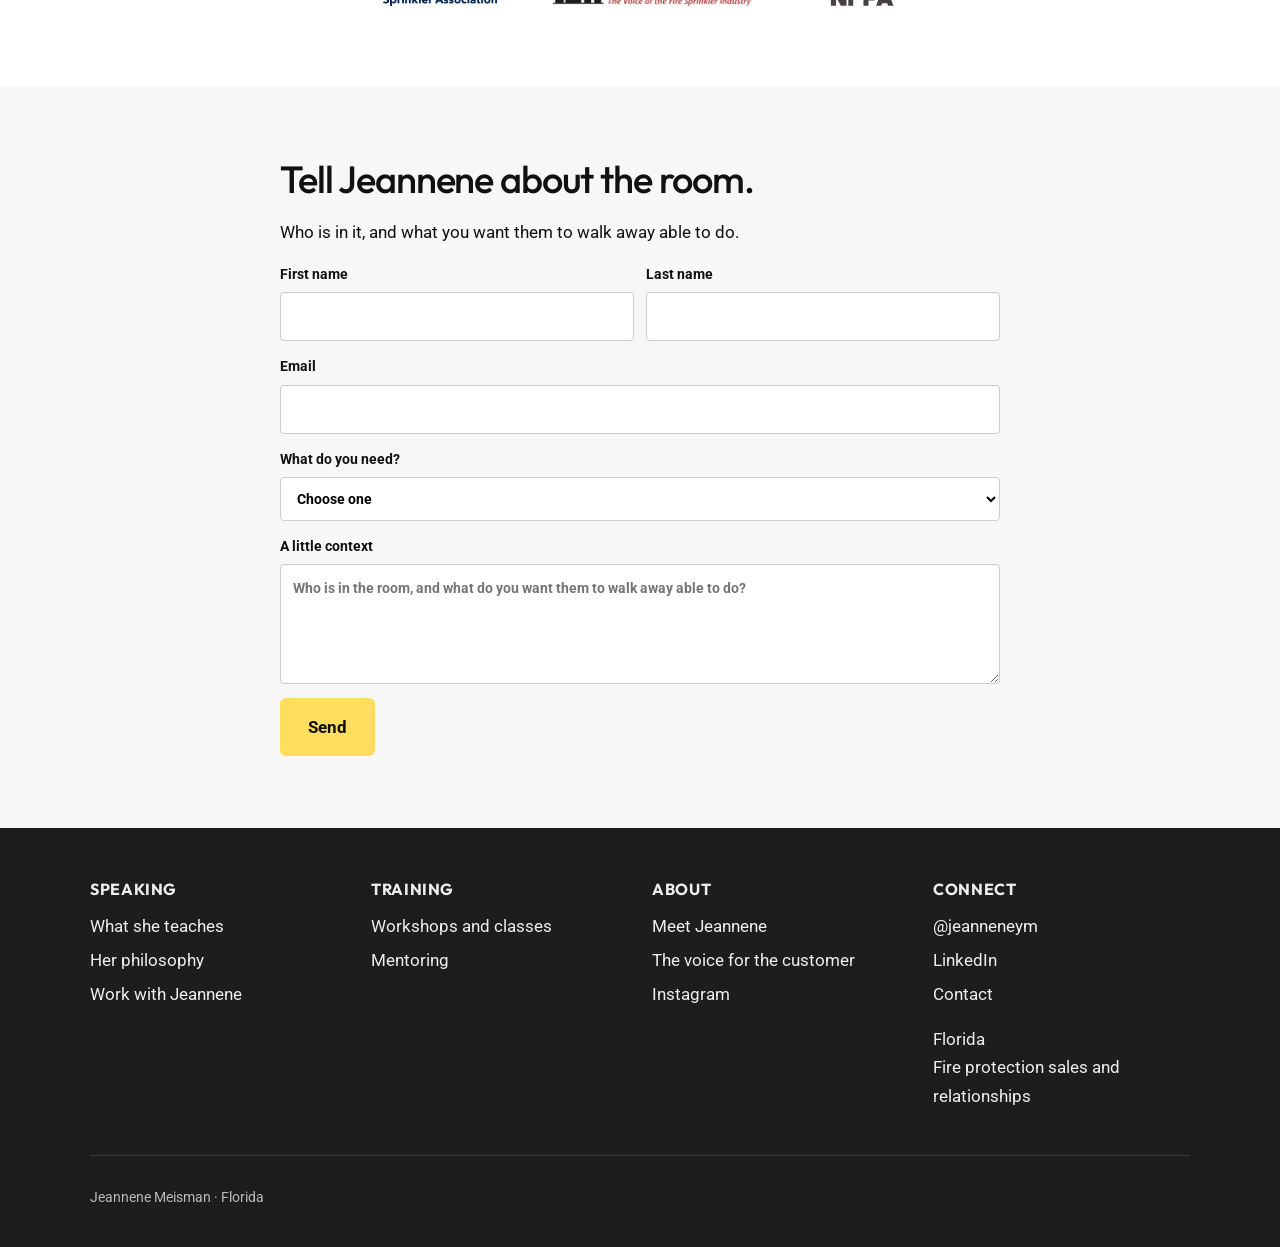
==== commit 0a4941c3: "Require a password before the site can be seen. The lock stays up until the right password is entere" ====
--- a/index.html
+++ b/index.html
@@ -11,7 +11,7 @@
   <link rel="preconnect" href="https://fonts.googleapis.com">
   <link rel="preconnect" href="https://fonts.gstatic.com" crossorigin>
   <link href="https://fonts.googleapis.com/css2?family=Outfit:wght@500;600;700&family=Roboto:ital,wght@0,400;0,500;0,700;1,400&display=swap" rel="stylesheet">
-  <link rel="stylesheet" href="css/styles.css?v=19">
+  <link rel="stylesheet" href="css/styles.css?v=20">
 </head>
 <body class="home">
   <header class="site-nav" id="siteNav">
@@ -251,6 +251,6 @@
       <p>Jeannene Meisman · Florida</p>
     </div>
   </footer>
-  <script src="js/main.js?v=8"></script>
+  <script src="js/main.js?v=9"></script>
 </body>
 </html>
--- a/css/styles.css
+++ b/css/styles.css
@@ -155,6 +155,9 @@
 }
 .signin-dialog form { margin-top: 8px; }
 .signin-dialog .btn { color: #111; margin-top: 4px; }
+.signin-error { color: #9d1c1c; font-weight: 700; margin: 0 0 10px; min-height: 1.2em; }
+body.site-locked { overflow: hidden; }
+body.site-locked .signin-dialog::backdrop { background: #111; }
 .nav-contact {
   flex: none;
   border: 1.5px solid #fff;
